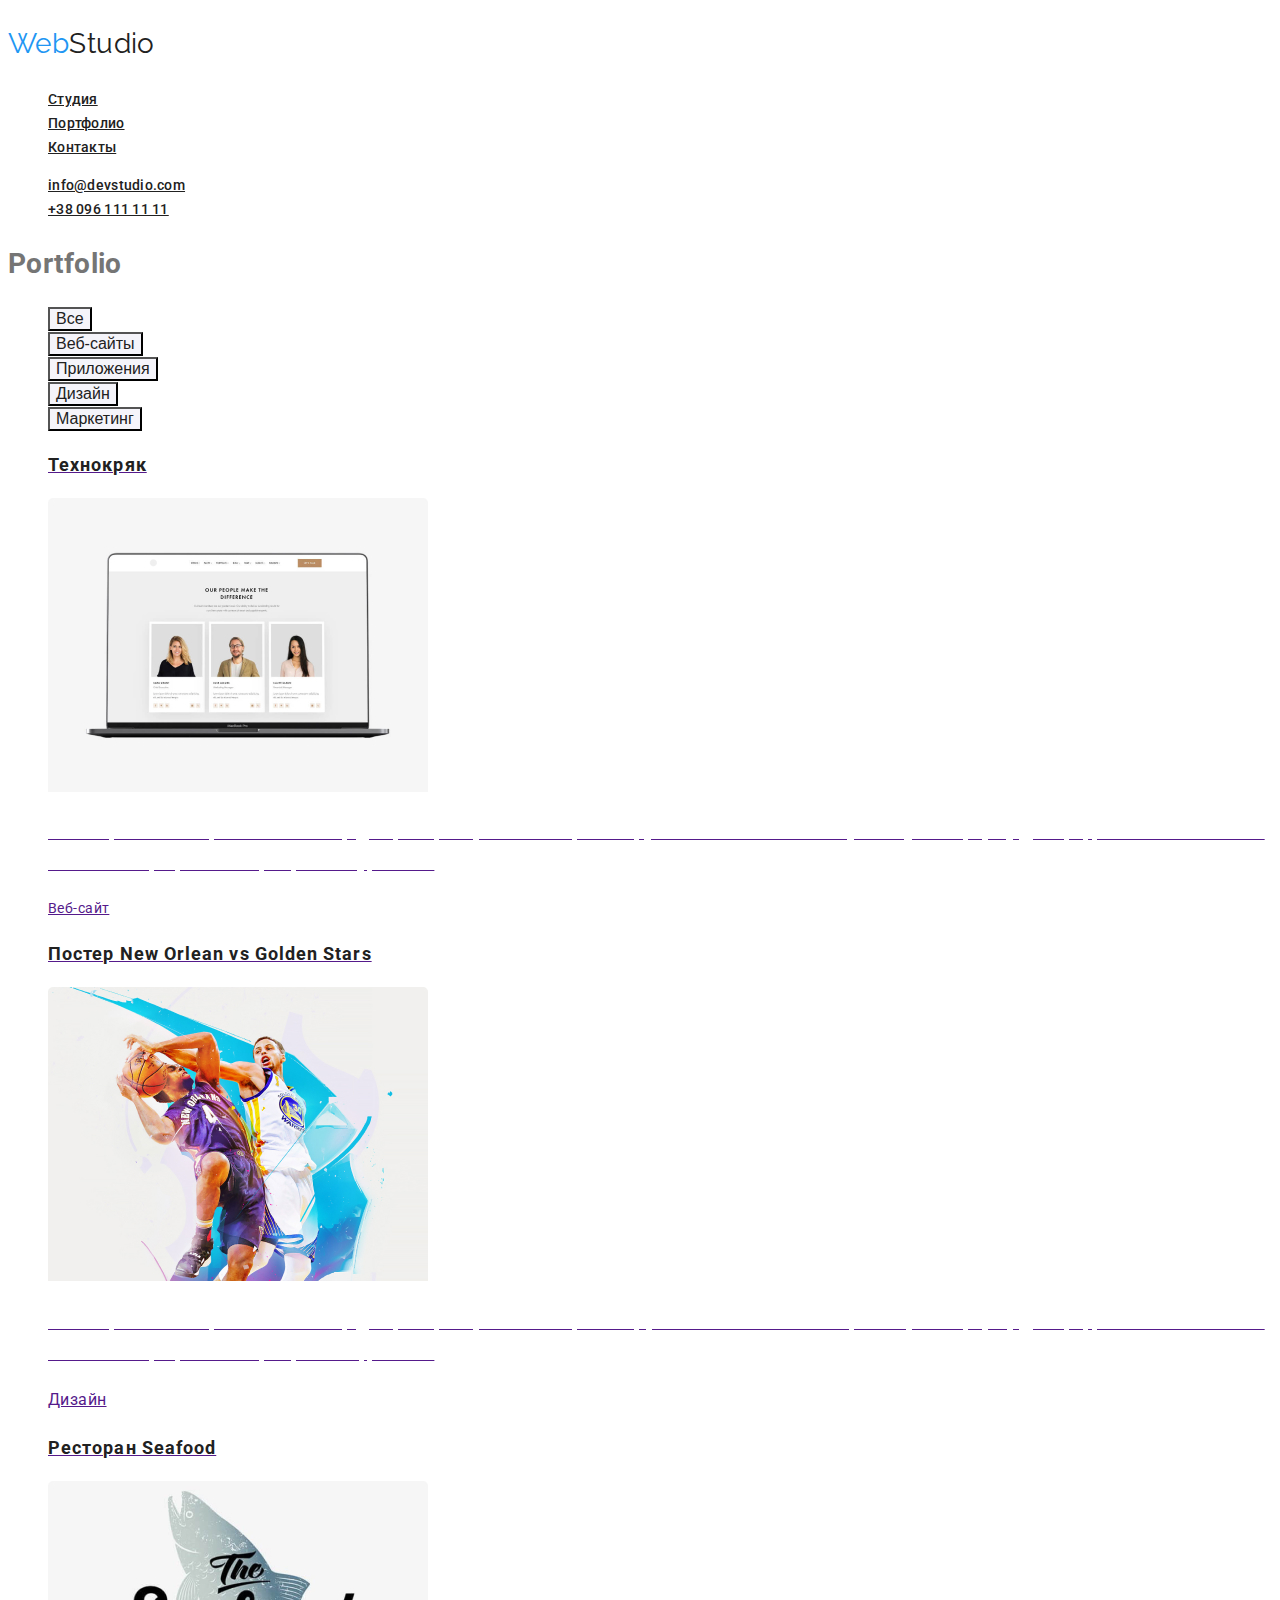
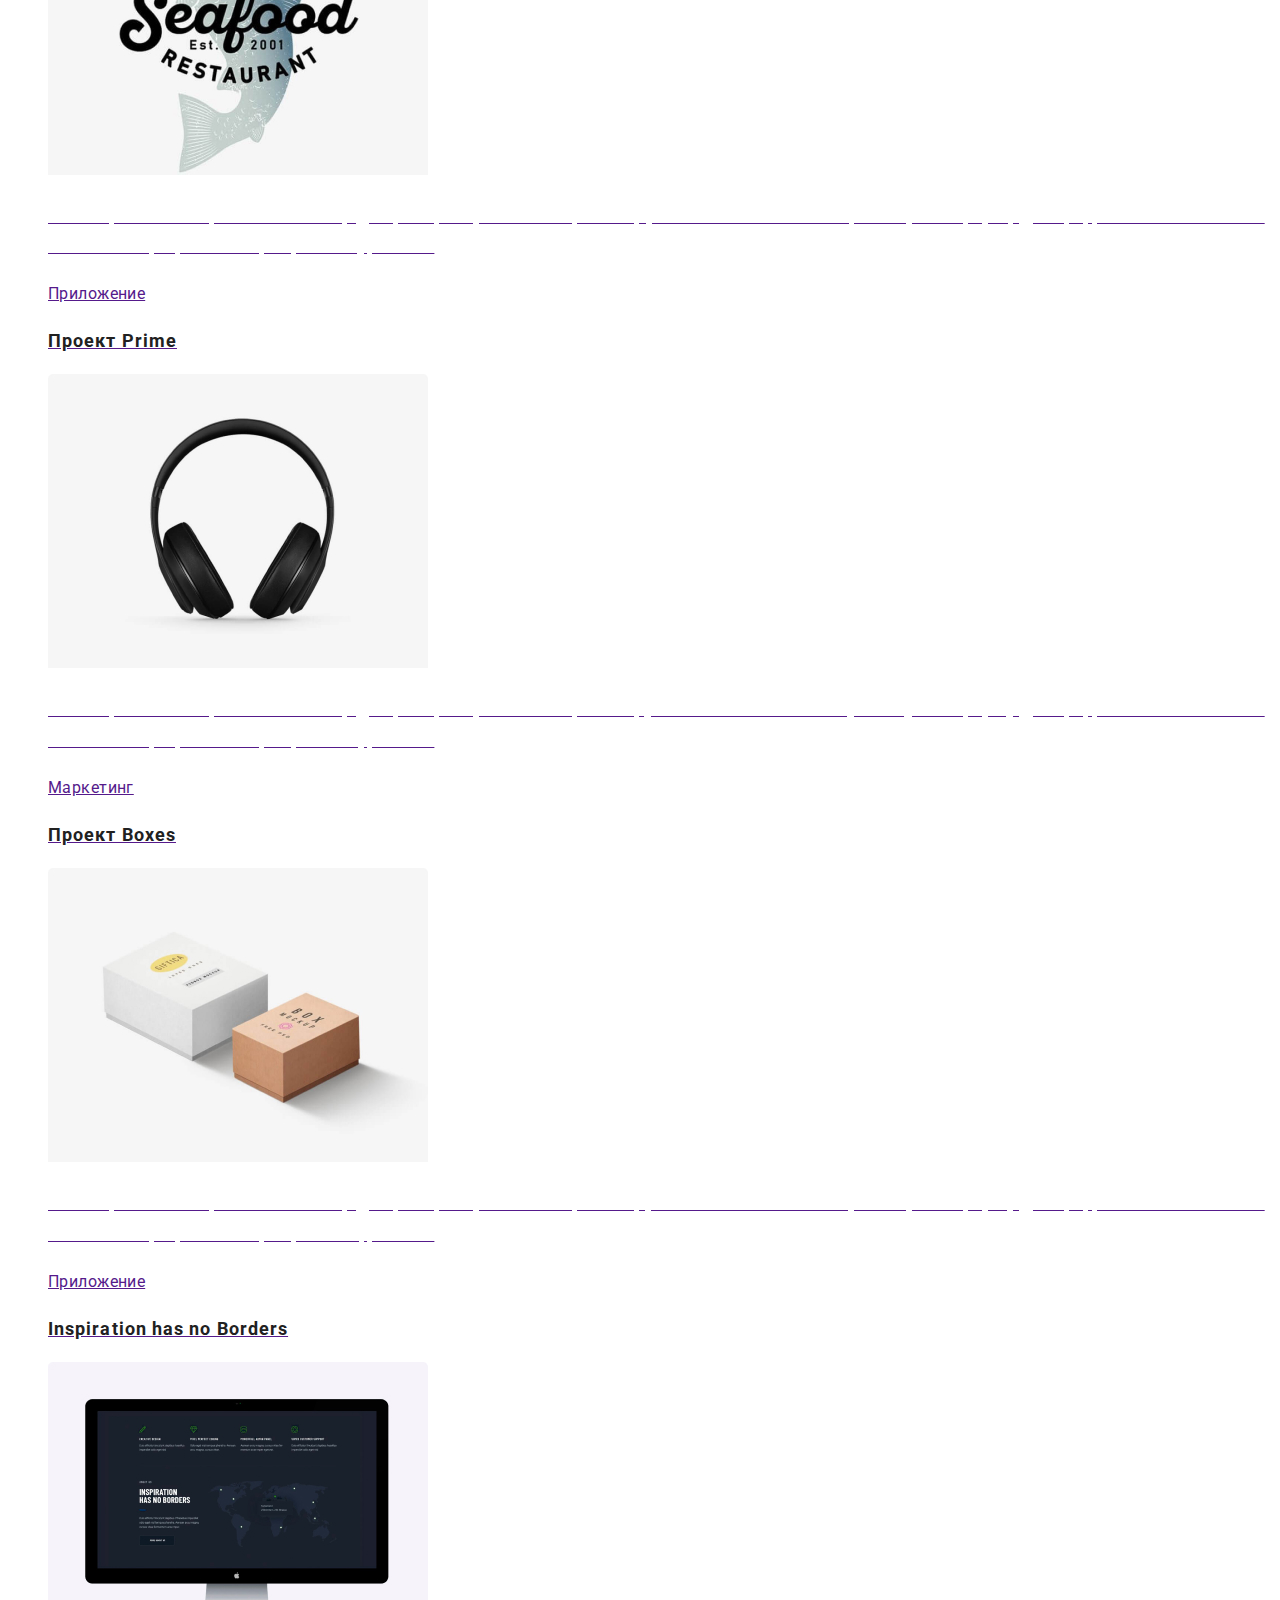
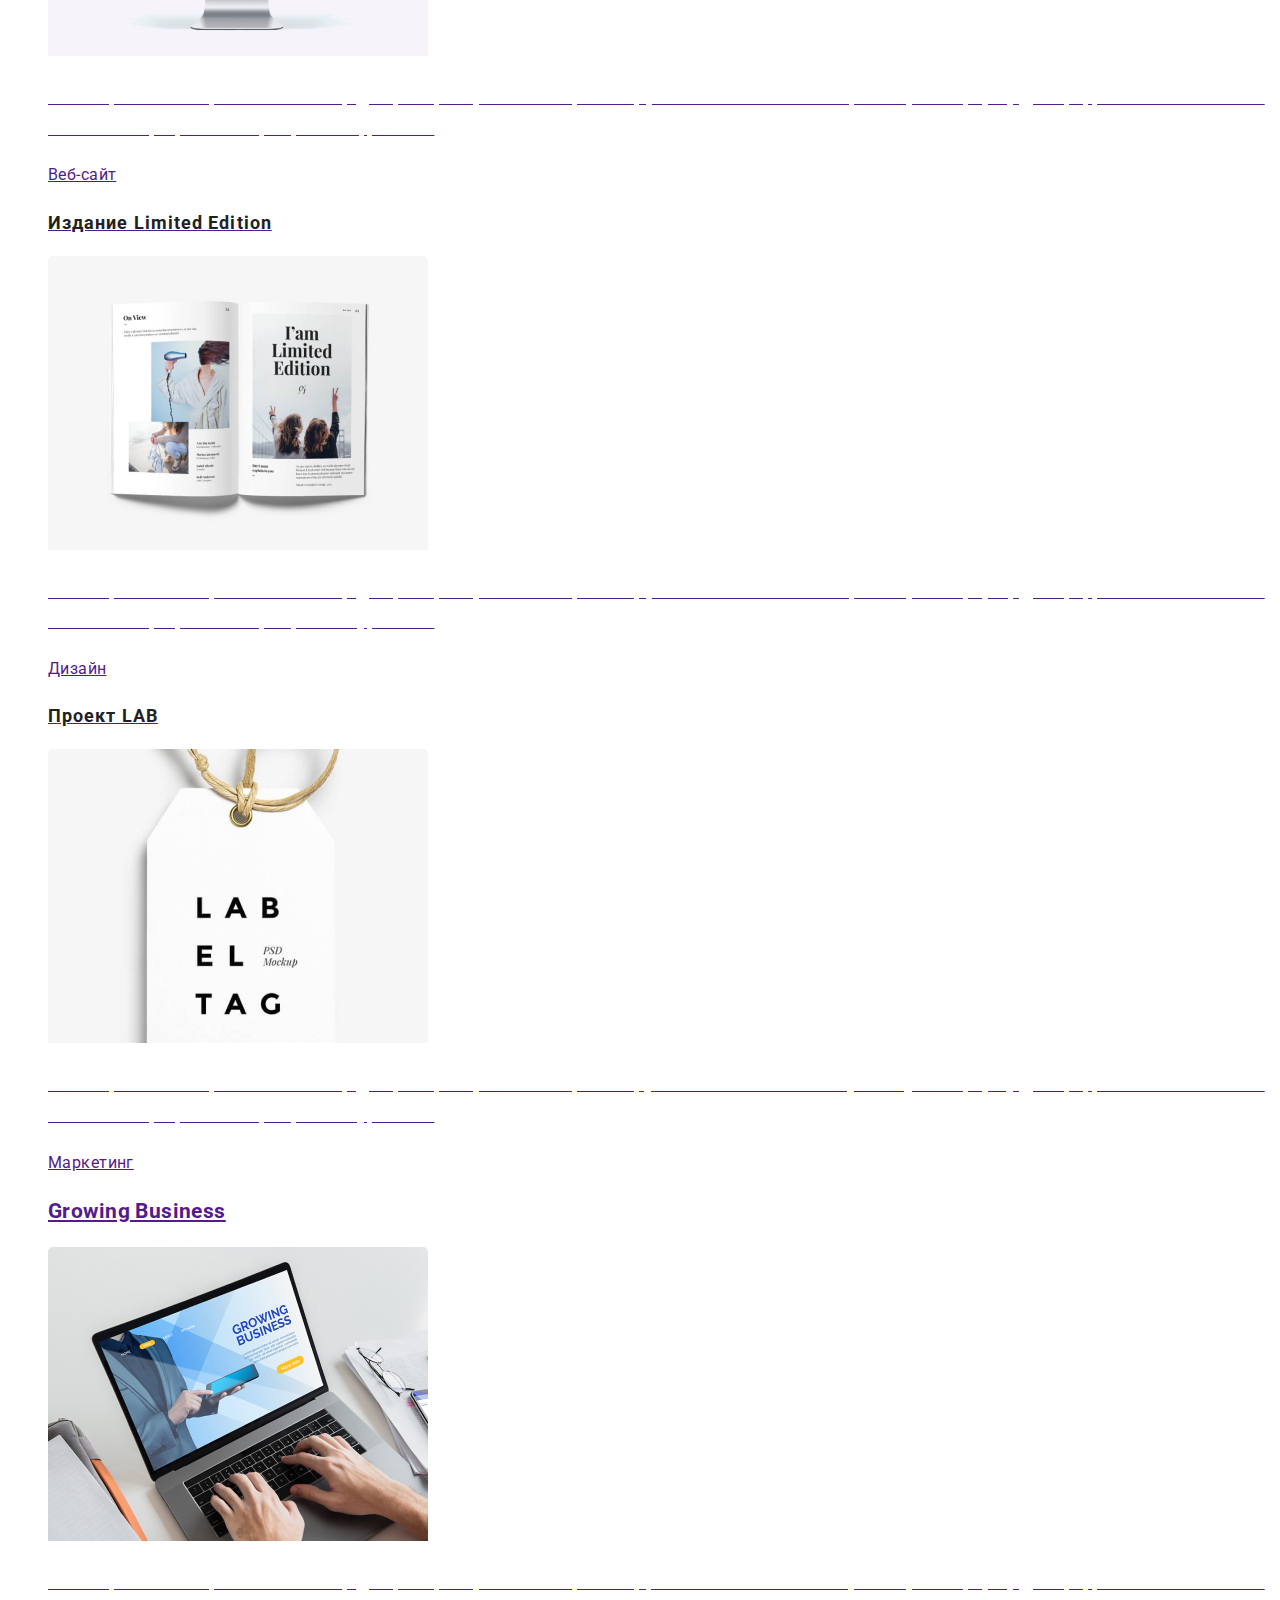
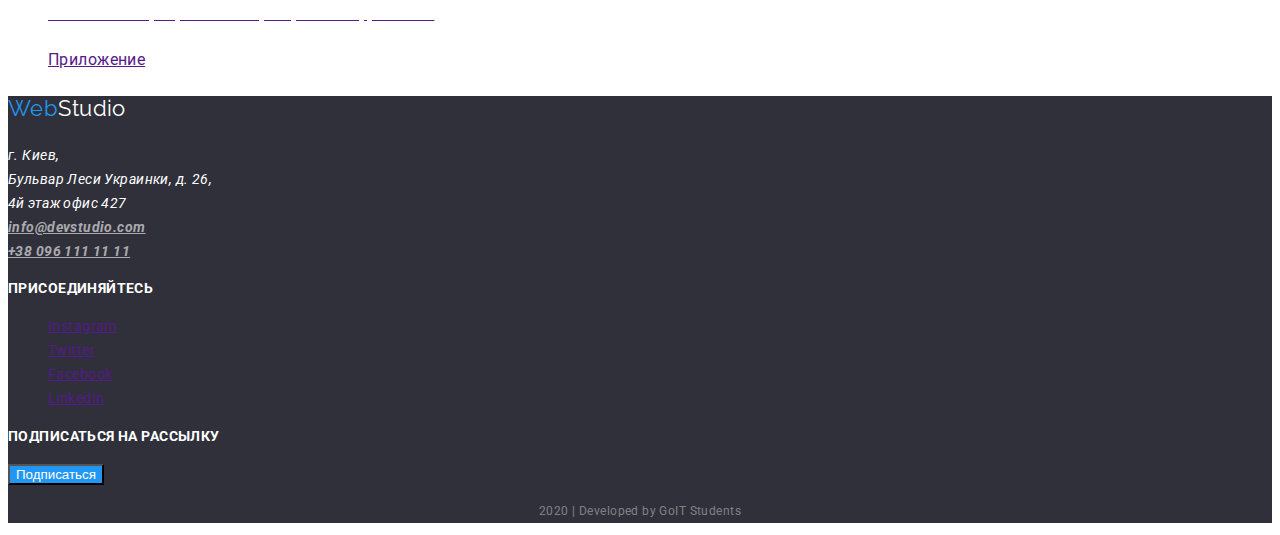
==== portfolio.html @ a76e34b0 "add initial data" ====
<!DOCTYPE html>
<html lang="ru">
<head>
    <meta charset="UTF-8">
    <meta name="viewport" content="width=device-width, initial-scale=1.0">
    <title>Web Studio</title>
    <link href="https://fonts.googleapis.com/css2?family=Raleway:wght@700&family=Roboto:wght@400;500;700;900&display=swap" rel="stylesheet">
    <link rel="stylesheet" href="./css/styles.css">
</head>
<body>
    <!-- Head of page -->
    <header>
        <nav>
      <a href="./index.html" class="logo">
        <p>
           <span class="blue">Web</span>Studio
        </p>
    </a>

    <ul class="main-nav list">
        <li><a href="./index.html" class="link">Студия</a></li>
        <li><a href="./portfolio.html" class="link">Портфолио</a></li>
        <li><a href="" class="link">Контакты</a></li>
    </ul>
    <ul class="contact-nav list">
        <li><a href="mailto:info@devstudio.com" class="link">info@devstudio.com</a></li>
        <li><a href="tel:+380961111111" class="link">+38 096 111 11 11</a></li>  
    </ul>
 
    </nav>
    </header>
    <main>
      <!-- Portfolio -->
      <h1>Portfolio</h1>
      <ul class="list">
        <li><button type="button" class="button-secondary">Все</button></li>
        <li><button type="button" class="button-secondary">Веб-сайты</button></li>
        <li><button type="button" class="button-secondary">Приложения</button></li>
        <li><button type="button" class="button-secondary">Дизайн</button></li>
        <li><button type="button" class="button-secondary">Маркетинг</button></li>
      </ul>
      <section>
        <ul class="list">
          <li>
            <a href="">
              <h2 class="list-title">Технокряк</h2>
              <img src="./images/portf1.jpg" alt="фото">
              <p class="background-text">Технокряк это современная площадка распространения коронавируса. Компании используют эту платформу для цифрового шпионажа и атак на защищённые сервера конкурентов.</p>
              <p>Веб-сайт</p> 
            </a>
          </li>
          <li>
            <a href="">
              <h2 class="list-title">Постер New Orlean vs Golden Stars</h2>
              <img src="./images/portf2.jpg" alt="фото">
              <p class="background-text">Технокряк это современная площадка распространения коронавируса. Компании используют эту платформу для цифрового шпионажа и атак на защищённые сервера конкурентов.</p>
              <p class="sub">Дизайн</p> 
            </a>
          </li>
          <li>
            <a href="">
              <h2 class="list-title">Ресторан Seafood</h2>
              <img src="./images/portf3.jpg" alt="фото">
              <p class="background-text">Технокряк это современная площадка распространения коронавируса. Компании используют эту платформу для цифрового шпионажа и атак на защищённые сервера конкурентов.</p>
              <p class="sub">Приложение</p> 
            </a>
          </li>
          <li>
            <a href="">
              <h2 class="list-title">Проект Prime</h2>
              <img src="./images/portf4.jpg" alt="фото">
              <p class="background-text">Технокряк это современная площадка распространения коронавируса. Компании используют эту платформу для цифрового шпионажа и атак на защищённые сервера конкурентов.</p>
              <p class="sub">Маркетинг</p> 
            </a>
          </li>
          <li>
            <a href="">
              <h2 class="list-title">Проект Boxes</h2>
              <img src="./images/portf5.jpg" alt="фото">
              <p class="background-text">Технокряк это современная площадка распространения коронавируса. Компании используют эту платформу для цифрового шпионажа и атак на защищённые сервера конкурентов.</p>
              <p class="sub">Приложение</p> 
            </a>
          </li>
          <li>
            <a href="">
              <h2 class="list-title">Inspiration has no Borders</h2>
              <img src="./images/portf6.jpg" alt="фото">
              <p class="background-text">Технокряк это современная площадка распространения коронавируса. Компании используют эту платформу для цифрового шпионажа и атак на защищённые сервера конкурентов.</p>
              <p class="sub">Веб-сайт</p> 
            </a>
          </li>
          <li>
            <a href="">
              <h2 class="list-title">Издание Limited Edition</h2>
              <img src="./images/portf7.jpg" alt="фото">
              <p class="background-text">Технокряк это современная площадка распространения коронавируса. Компании используют эту платформу для цифрового шпионажа и атак на защищённые сервера конкурентов.</p>
              <p class="sub">Дизайн</p> 
            </a>
          </li>
          <li>
            <a href="">
              <h2 class="list-title">Проект LAB</h2>
              <img src="./images/portf8.jpg" alt="фото">
              <p class="background-text">Технокряк это современная площадка распространения коронавируса. Компании используют эту платформу для цифрового шпионажа и атак на защищённые сервера конкурентов.</p>
              <p class="sub">Маркетинг</p> 
            </a>
          </li>
          <li>
            <a href="">
              <h2>Growing Business</h2>
              <img src="./images/portf9.jpg" alt="фото">
              <p class="background-text">Технокряк это современная площадка распространения коронавируса. Компании используют эту платформу для цифрового шпионажа и атак на защищённые сервера конкурентов.</p>
              <p class="sub">Приложение</p> 
            </a>
          </li>
        </ul>
      </section>
    </main>
    <!-- Footer -->
    <footer class="page-footer">
      <a href="/index.html" class="logo-footer">
          <p class="logo-text">
             <span class="blue">Web</span>Studio
          </p>
      </a>
      <address class="adress">
          г. Киев, <br/>
          Бульвар Леси Украинки, д. 26, <br/>
          4й этаж офис 427<br/>
          <a href="" class="link"> info@devstudio.com</a><br/>
          <a href="" class="link"> +38 096 111 11 11</a>           
        </address>
        <div class="social">
          <p class="label">присоединяйтесь</p>
        <ul class="list">
          <li><a href="" aria-label="Ссылка на Instagram">Instagram</a></li>
          <li><a href="" aria-label="Ссылка на Twitter">Twitter</a></li>
          <li><a href="" aria-label="Ссылка на Facebook">Facebook</a></li>
          <li><a href="" aria-label="Ссылка на LinkedIn">LinkedIn</a></li>
        </ul>
        <p class="label">подписаться на рассылку</p>
      </div>
       <button type="button" class="button">Подписаться</button>
        <p class="copyright">
          2020 | Developed by GoIT Students 
        </p>
    </footer>
    </body>
    </html>
---- css/styles.css ----
:root {
    --primary-text-color: #757575;
    --title-text-color: #212121;
    --font-text-color: #FFFFFF;  
    --button-color:  #2196F3;
    --primary-white-color: #ffffff;
    --secondary-bgr-color: #F5F4FA;
    --link-bgr-color:  rgba(47, 48, 58, 0.8);
    --footer-bgr-color: #2F303A;  
  }
  body{
    background-color: var(--primary-white-color);
    color: var(--primary-text-color);
    font-family: 'Roboto', sans-serif;
    letter-spacing: 0.03em;
    font-size: 14px;
    line-height: 1.71;
  }
  
  /* Logo */
  .logo {
    color: var(--title-text-color);
    font-family: 'Raleway', sans-serif;
    font-size: 28px;
    line-height: 1.14;
    text-decoration: none;
  }
  .blue{color: var(--button-color)};
  
  .logo:hover,
  .logo:focus {
    color: var(--button-color);
  }

  .main-nav .link{
    font-weight: 500;
    line-height: 1,14;
    letter-spacing: 0.02em;
    color: var(--title-text-color);
  }
  .contact-nav .link{
    font-weight: 500;
    line-height: 1,14;
    letter-spacing: 0.02em;
    color: var(--title-text-color);
  }
.link:hover,
.link:focus{
    color: var(--button-color)
}
.list{
    list-style: none;
    }
.list-title{
font-weight: 700;
font-size: 18px;
line-height: 2;
letter-spacing: 0.06em;
color: var(--title-text-color);
}

.background-text{
    font-weight: normal;
    font-size: 18px;
    line-height: 1,56;    
    color: var(--font-text-color);
}
.sub{
font-weight: 400;
font-size: 16px;
line-height: 1,87;
}

/* Hero */

.hero-title{
font-weight: 900;
font-size: 44px;
line-height: 1,36;
text-align: center;
letter-spacing: 0.06em;
text-transform: uppercase;

color: var(--font-text-color);
}
/* Section */

.section-title{
font-weight: 700;
font-size: 36px;
text-align: center;
color: var(--title-text-color);
}

/* Features */

.features .title {
font-weight: 700;
line-height: 1,14;
letter-spacing: 0.03em;
text-transform: uppercase;
color: var(--title-text-color);
}

/* Work list */
.work a{
color: var(--font-text-color);
font-weight: 700;
line-height: 1,14;
text-align: center;
text-transform: uppercase;
}

/* Team */

.section-team{
    background-color: var(--secondary-bgr-color);
}

.team .title{
font-weight: 500;
font-size: 16px;
line-height: 1,19;
color: var(--title-text-color)
}

.button{
color: var(--font-text-color);
background-color: var(--button-color);
}
.button:hover,
.button:focus{
    color: var(--primary-white-color);
}

.button-secondary{
font-weight: 500;
font-size: 16px;
line-height: 1,63;
text-align: center;
color: var(--title-text-color);
background-color: var(--secondary-bgr-color);
}
.button-secondary:hover,
.button-secondary:focus{
    color: var(--button-color);
}

/* Footer */
.page-footer{
    background-color: var(--footer-bgr-color);
}
.logo-footer{
    color: var(--title-text-color);
    font-family: 'Raleway', sans-serif;
    font-size: 22px;
    line-height: 1.18;
    text-decoration: none;

}
.logo-text{
    color: var(--font-text-color);
}

.copyright{
background-color: var(--footer-bgr-color);    
font-weight: 400;
font-size: 12px;
line-height: 2;
text-align: center;
color: rgba(255, 255, 255, 0.4);
}

.social > .label {
font-weight: 700;
line-height: 1,14;
text-transform: uppercase;
color: var(--font-text-color);
}

.adress{
font-weight: 400;
color: var(--font-text-color);
}
.adress .link{
font-weight: 700;
color: rgba(255, 255, 255, 0.6);
}
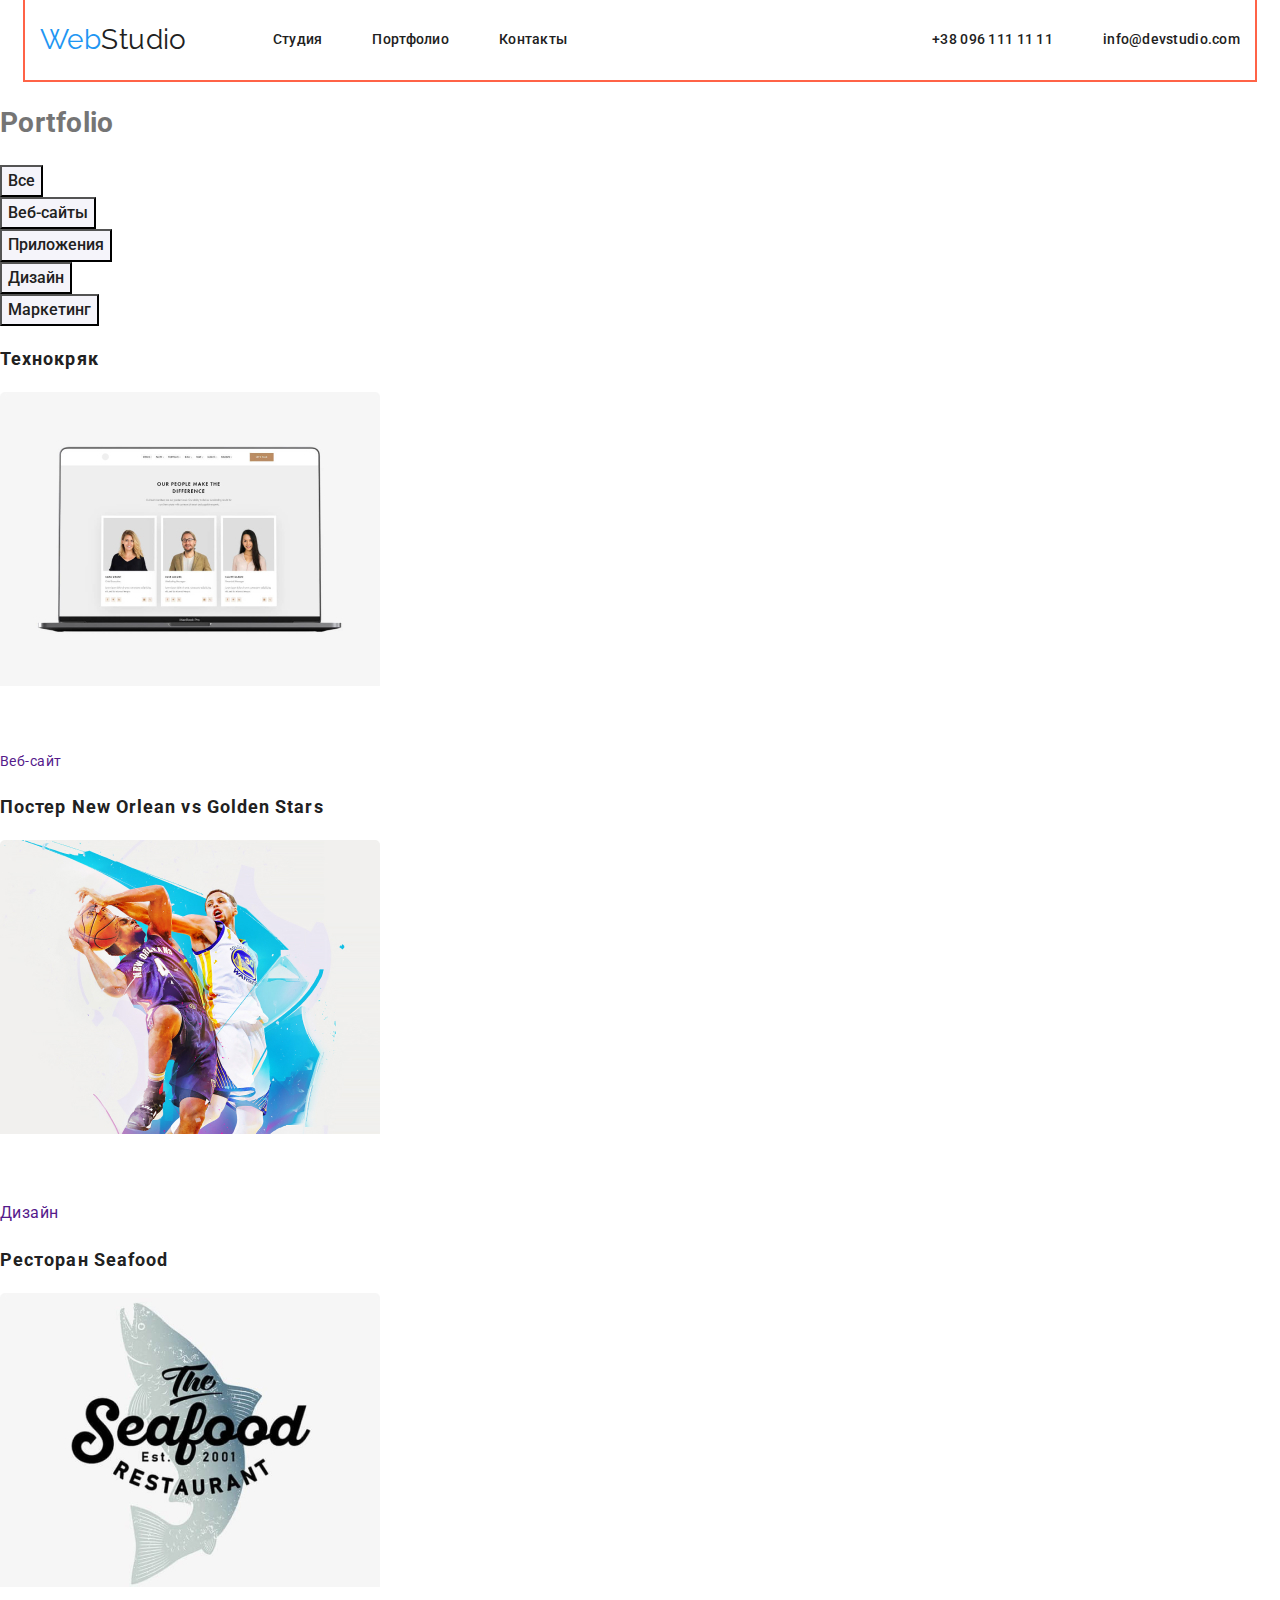
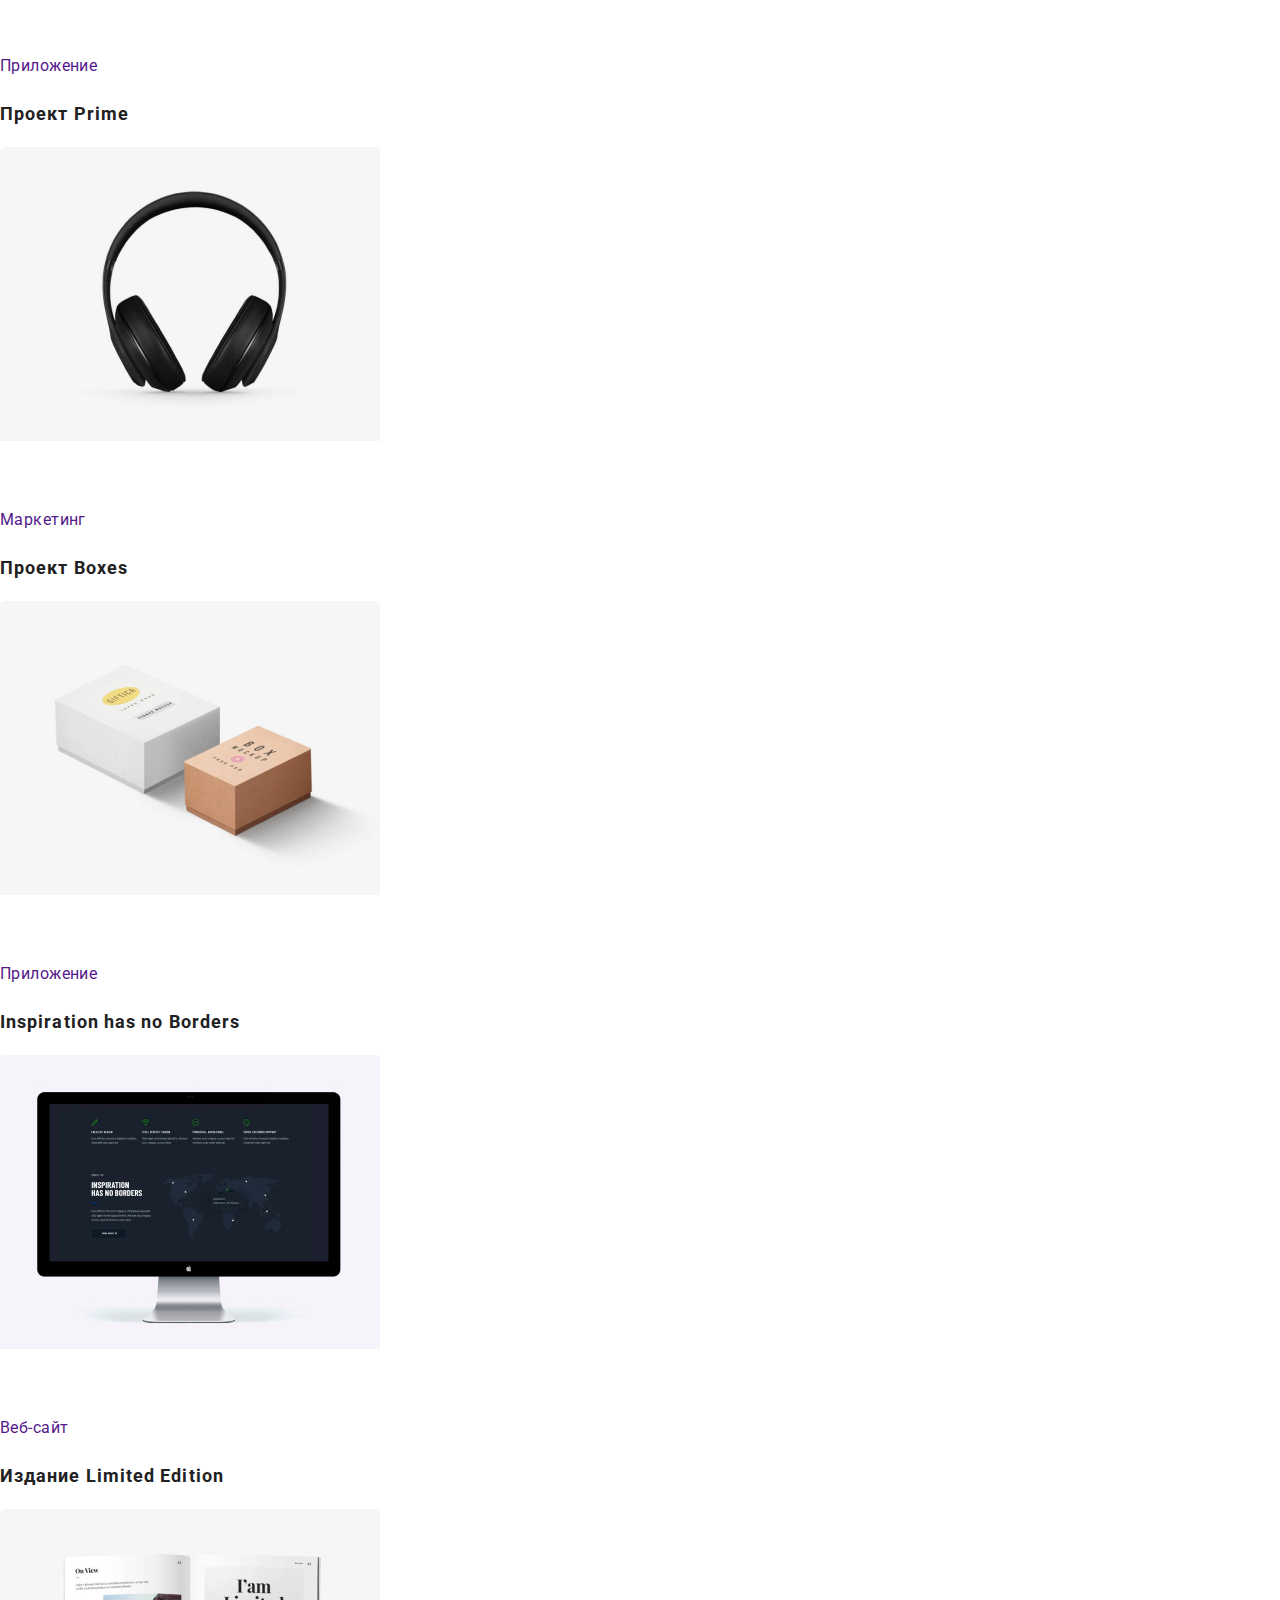
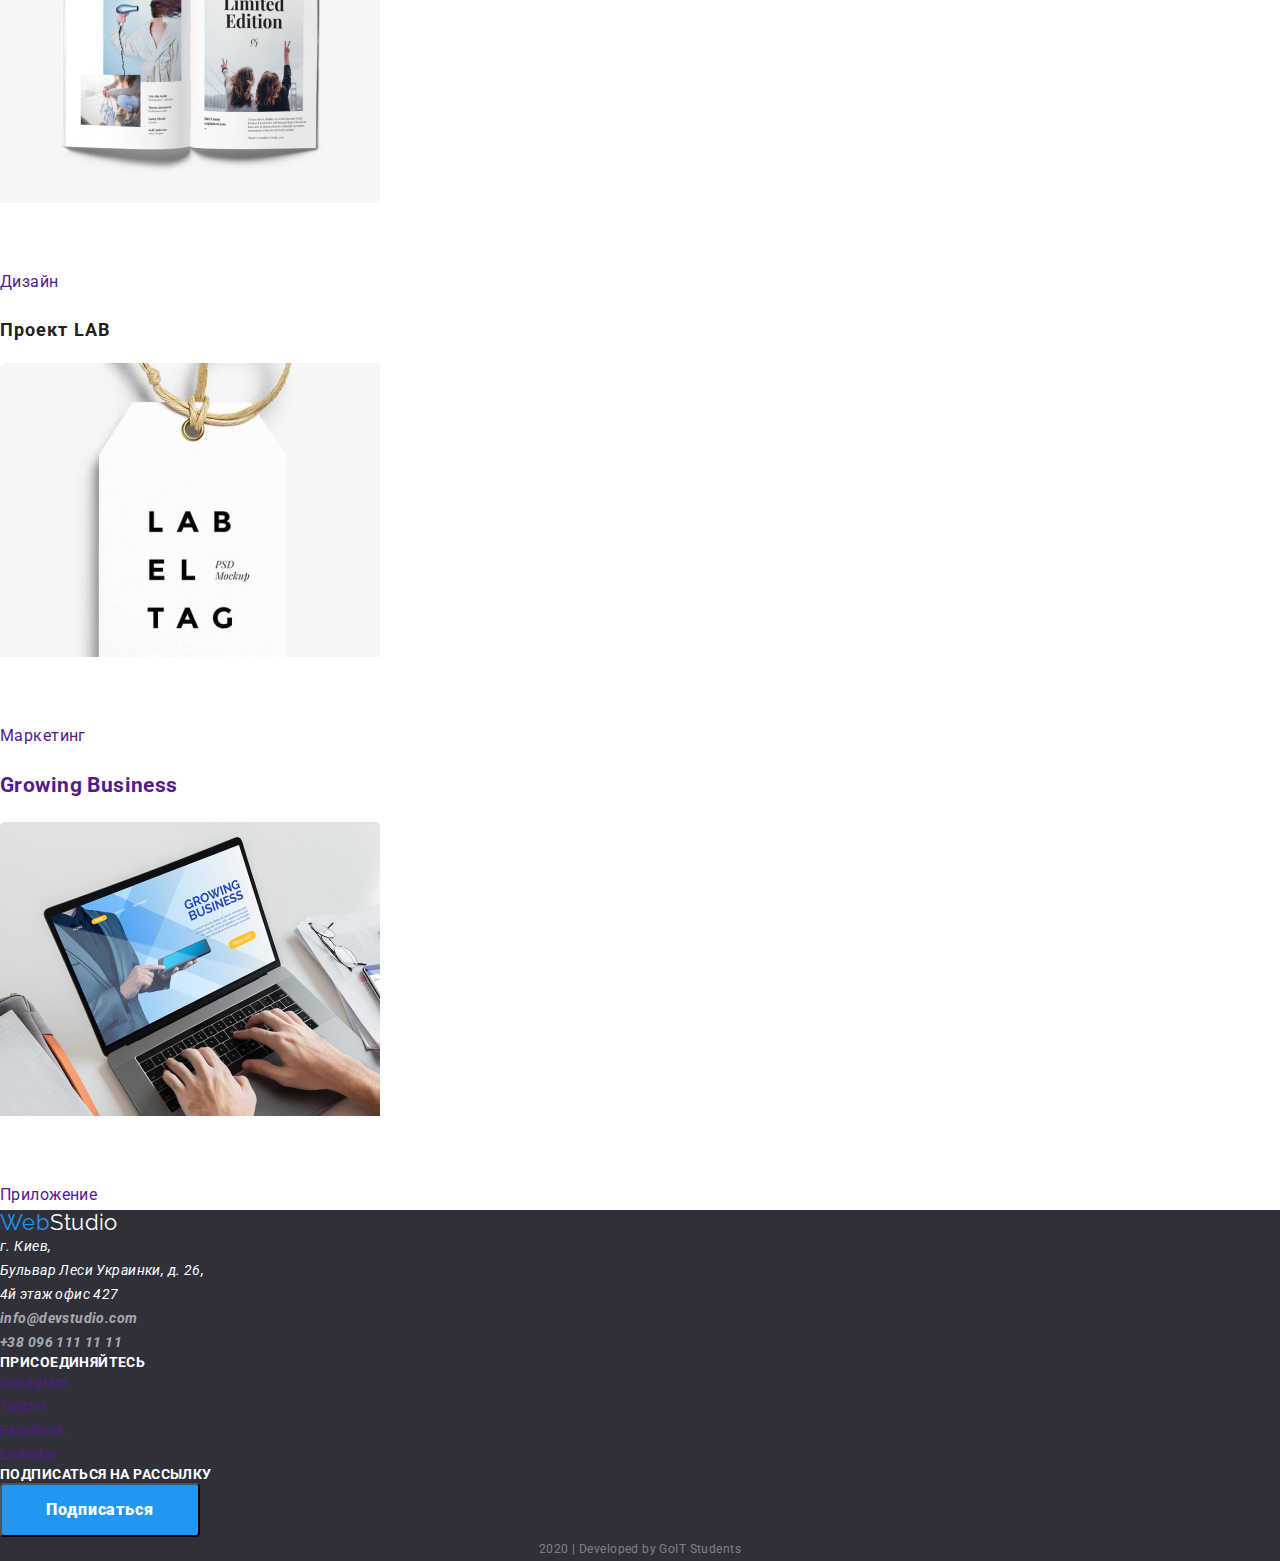
==== commit 2a89cec5: "add flex options" ====
--- a/portfolio.html
+++ b/portfolio.html
@@ -5,28 +5,27 @@
     <meta name="viewport" content="width=device-width, initial-scale=1.0">
     <title>Web Studio</title>
     <link href="https://fonts.googleapis.com/css2?family=Raleway:wght@700&family=Roboto:wght@400;500;700;900&display=swap" rel="stylesheet">
+    <link rel="stylesheet" href="https://cdnjs.cloudflare.com/ajax/libs/modern-normalize/0.6.0/modern-normalize.min.css"/>
     <link rel="stylesheet" href="./css/styles.css">
 </head>
 <body>
     <!-- Head of page -->
     <header>
-        <nav>
-      <a href="./index.html" class="logo">
-        <p>
-           <span class="blue">Web</span>Studio
+        <nav class="container site-nav">
+      <a href="./index.html" class="logo list">
+        <p class="list"> 
+           <span class="blue list">Web</span>Studio
         </p>
     </a>
-
     <ul class="main-nav list">
-        <li><a href="./index.html" class="link">Студия</a></li>
-        <li><a href="./portfolio.html" class="link">Портфолио</a></li>
-        <li><a href="" class="link">Контакты</a></li>
+        <li class="item"><a href="./index.html" class="link">Студия</a></li>
+        <li class="item"><a href="./portfolio.html" class="link">Портфолио</a></li>
+        <li class="item"><a href="" class="link">Контакты</a></li>
     </ul>
     <ul class="contact-nav list">
-        <li><a href="mailto:info@devstudio.com" class="link">info@devstudio.com</a></li>
-        <li><a href="tel:+380961111111" class="link">+38 096 111 11 11</a></li>  
+        <li class="item"><a href="tel:+380961111111" class="link">+38 096 111 11 11</a></li>  
+        <li class="item"><a href="mailto:info@devstudio.com" class="link">info@devstudio.com</a></li>
     </ul>
- 
     </nav>
     </header>
     <main>
--- a/css/styles.css
+++ b/css/styles.css
@@ -17,7 +17,33 @@
     font-size: 14px;
     line-height: 1.71;
   }
-  
+
+  /* Utilities */
+
+  .container{
+    width: 1230px;
+    padding-left: 15px;
+    padding-right: 15px;
+    margin-left: auto;
+    margin-right: auto;
+   outline: 2px solid tomato;
+
+  }
+
+  .list{
+    list-style: none;
+    margin:0;
+    padding: 0;
+    text-decoration: none;
+    }
+
+  /* Site nav */
+
+  .site-nav{
+    display: flex;
+    align-items: center;
+  }
+
   /* Logo */
   .logo {
     color: var(--title-text-color);
@@ -34,14 +60,37 @@
   }
 
   .main-nav .link{
+    display: block;
+    padding-top: 32px;
+    padding-bottom: 32px;
+
     font-weight: 500;
-    line-height: 1,14;
+    line-height: 1.14;
     letter-spacing: 0.02em;
     color: var(--title-text-color);
   }
+
+  .main-nav{
+    display: flex;
+    margin-left: 86px;
+  }
+
+  .main-nav .item+.item{
+    margin-left: 50px;
+  }
+
+  .contact-nav{
+    display: flex;
+    margin-left: auto;
+  }
+
+  .contact-nav .item+.item{
+    margin-left: 50px;
+  }
+
   .contact-nav .link{
     font-weight: 500;
-    line-height: 1,14;
+    line-height: 1.14;
     letter-spacing: 0.02em;
     color: var(--title-text-color);
   }
@@ -49,9 +98,7 @@
 .link:focus{
     color: var(--button-color)
 }
-.list{
-    list-style: none;
-    }
+
 .list-title{
 font-weight: 700;
 font-size: 18px;
@@ -63,22 +110,36 @@
 .background-text{
     font-weight: normal;
     font-size: 18px;
-    line-height: 1,56;    
+    line-height: 1.56;    
     color: var(--font-text-color);
 }
 .sub{
 font-weight: 400;
 font-size: 16px;
-line-height: 1,87;
+line-height: 1.87;
+}
+
+p{
+  margin: 0;
+  padding:0;
+}
+
+a{
+  text-decoration: none;
 }
 
 /* Hero */
 
+.hero{
+  text-align: center;
+}
+
 .hero-title{
+margin-top: 0;
+margin-bottom: 46px;
 font-weight: 900;
 font-size: 44px;
-line-height: 1,36;
-text-align: center;
+line-height: 1.36;
 letter-spacing: 0.06em;
 text-transform: uppercase;
 
@@ -86,7 +147,13 @@
 }
 /* Section */
 
+.section{
+  padding-bottom: 94px;
+}
+
 .section-title{
+margin-top: 0;
+margin-bottom: 50px;  
 font-weight: 700;
 font-size: 36px;
 text-align: center;
@@ -96,8 +163,10 @@
 /* Features */
 
 .features .title {
-font-weight: 700;
-line-height: 1,14;
+margin-top: 30px;
+margin-bottom: 10px;  
+font-weight: 700;
+line-height: 1.14;
 letter-spacing: 0.03em;
 text-transform: uppercase;
 color: var(--title-text-color);
@@ -107,7 +176,7 @@
 .work a{
 color: var(--font-text-color);
 font-weight: 700;
-line-height: 1,14;
+line-height: 1.14;
 text-align: center;
 text-transform: uppercase;
 }
@@ -115,17 +184,30 @@
 /* Team */
 
 .section-team{
-    background-color: var(--secondary-bgr-color);
+  padding-bottom: 94px;
+  background-color: var(--secondary-bgr-color);
 }
 
 .team .title{
+margin-top: 30px;
+margin-bottom: 10px;  
 font-weight: 500;
 font-size: 16px;
-line-height: 1,19;
+line-height: 1.19;
 color: var(--title-text-color)
 }
 
 .button{
+  display: inline-block;
+  min-width: 200px;
+  border-radius: 4px;
+  padding: 10px 32px;
+  text-align: center;
+  font-weight: 900;
+  font-size: 16px;
+  line-height: 1.87;
+  letter-spacing: 0.06em;
+
 color: var(--font-text-color);
 background-color: var(--button-color);
 }
@@ -137,7 +219,7 @@
 .button-secondary{
 font-weight: 500;
 font-size: 16px;
-line-height: 1,63;
+line-height: 1.63;
 text-align: center;
 color: var(--title-text-color);
 background-color: var(--secondary-bgr-color);
@@ -145,6 +227,11 @@
 .button-secondary:hover,
 .button-secondary:focus{
     color: var(--button-color);
+}
+
+.clients:hover;,
+.clients:focus;{
+  color: var(--button-color)
 }
 
 /* Footer */
@@ -174,7 +261,7 @@
 
 .social > .label {
 font-weight: 700;
-line-height: 1,14;
+line-height: 1.14;
 text-transform: uppercase;
 color: var(--font-text-color);
 }
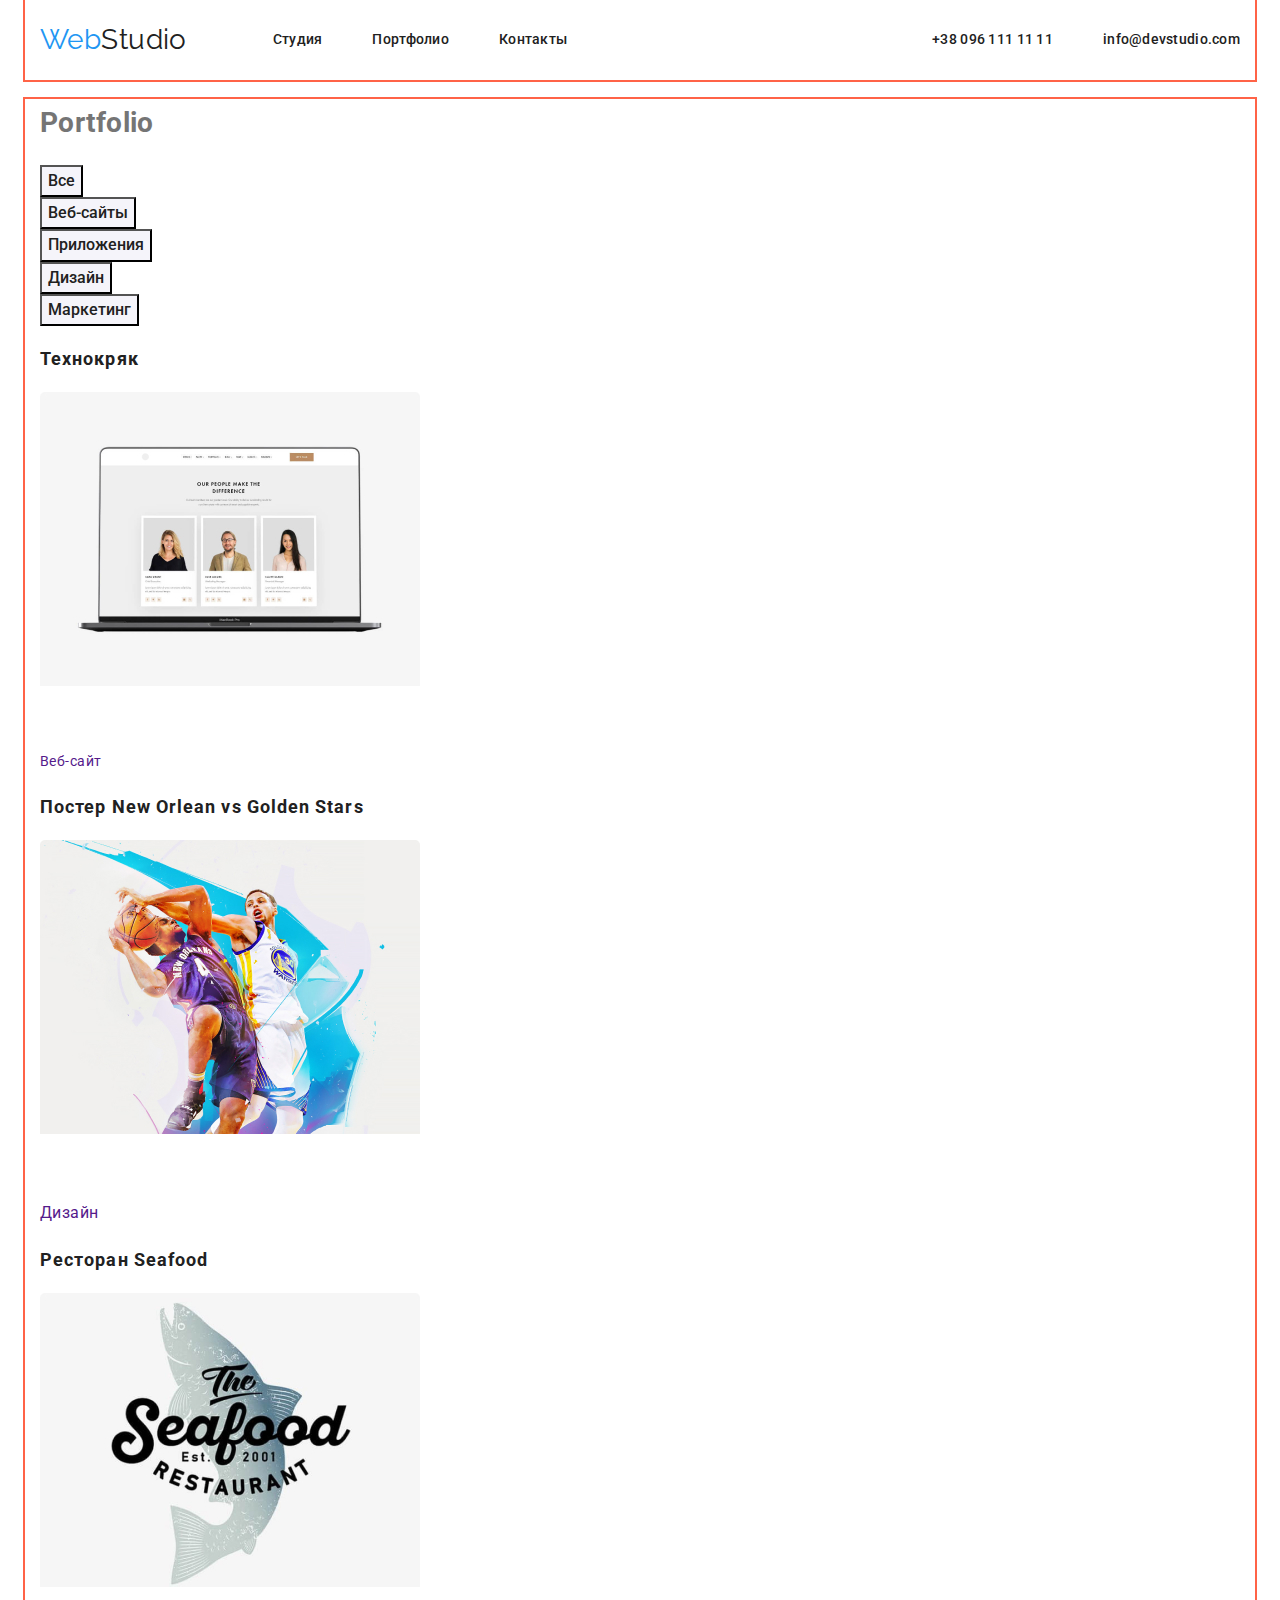
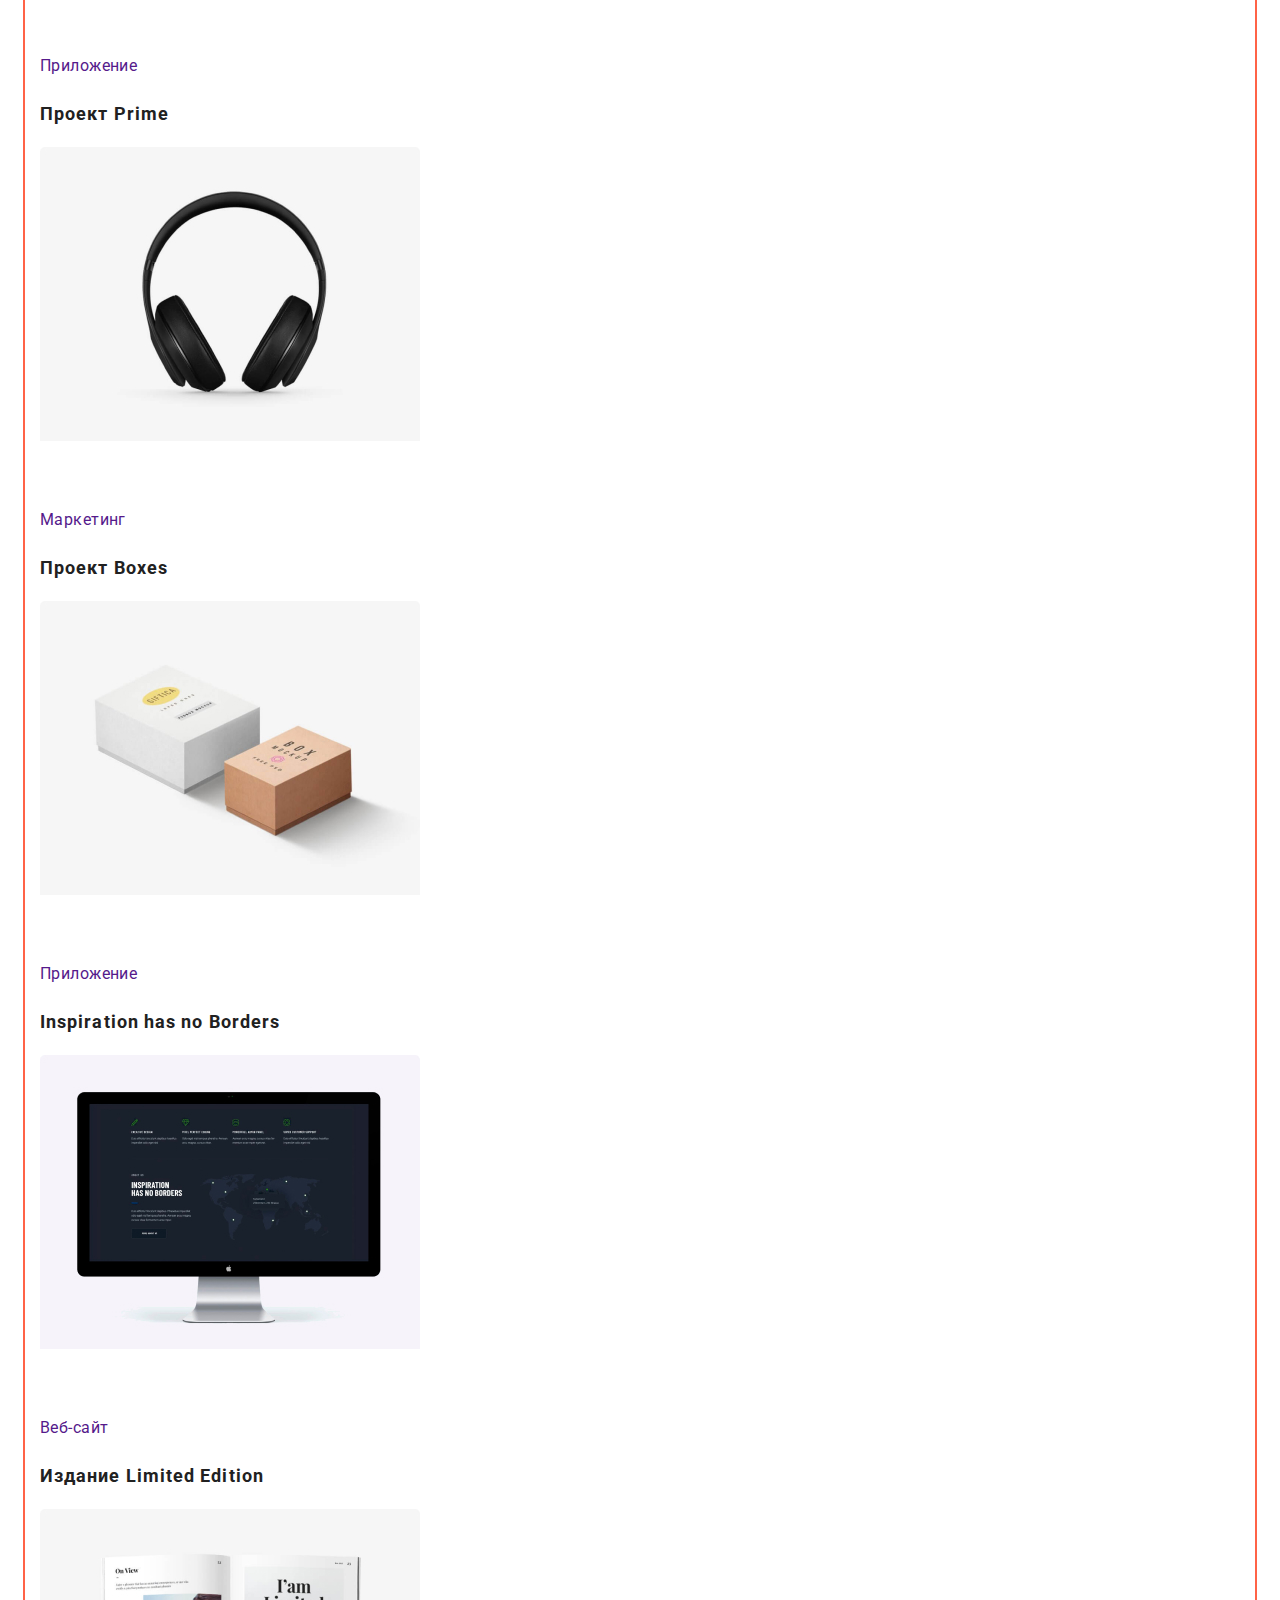
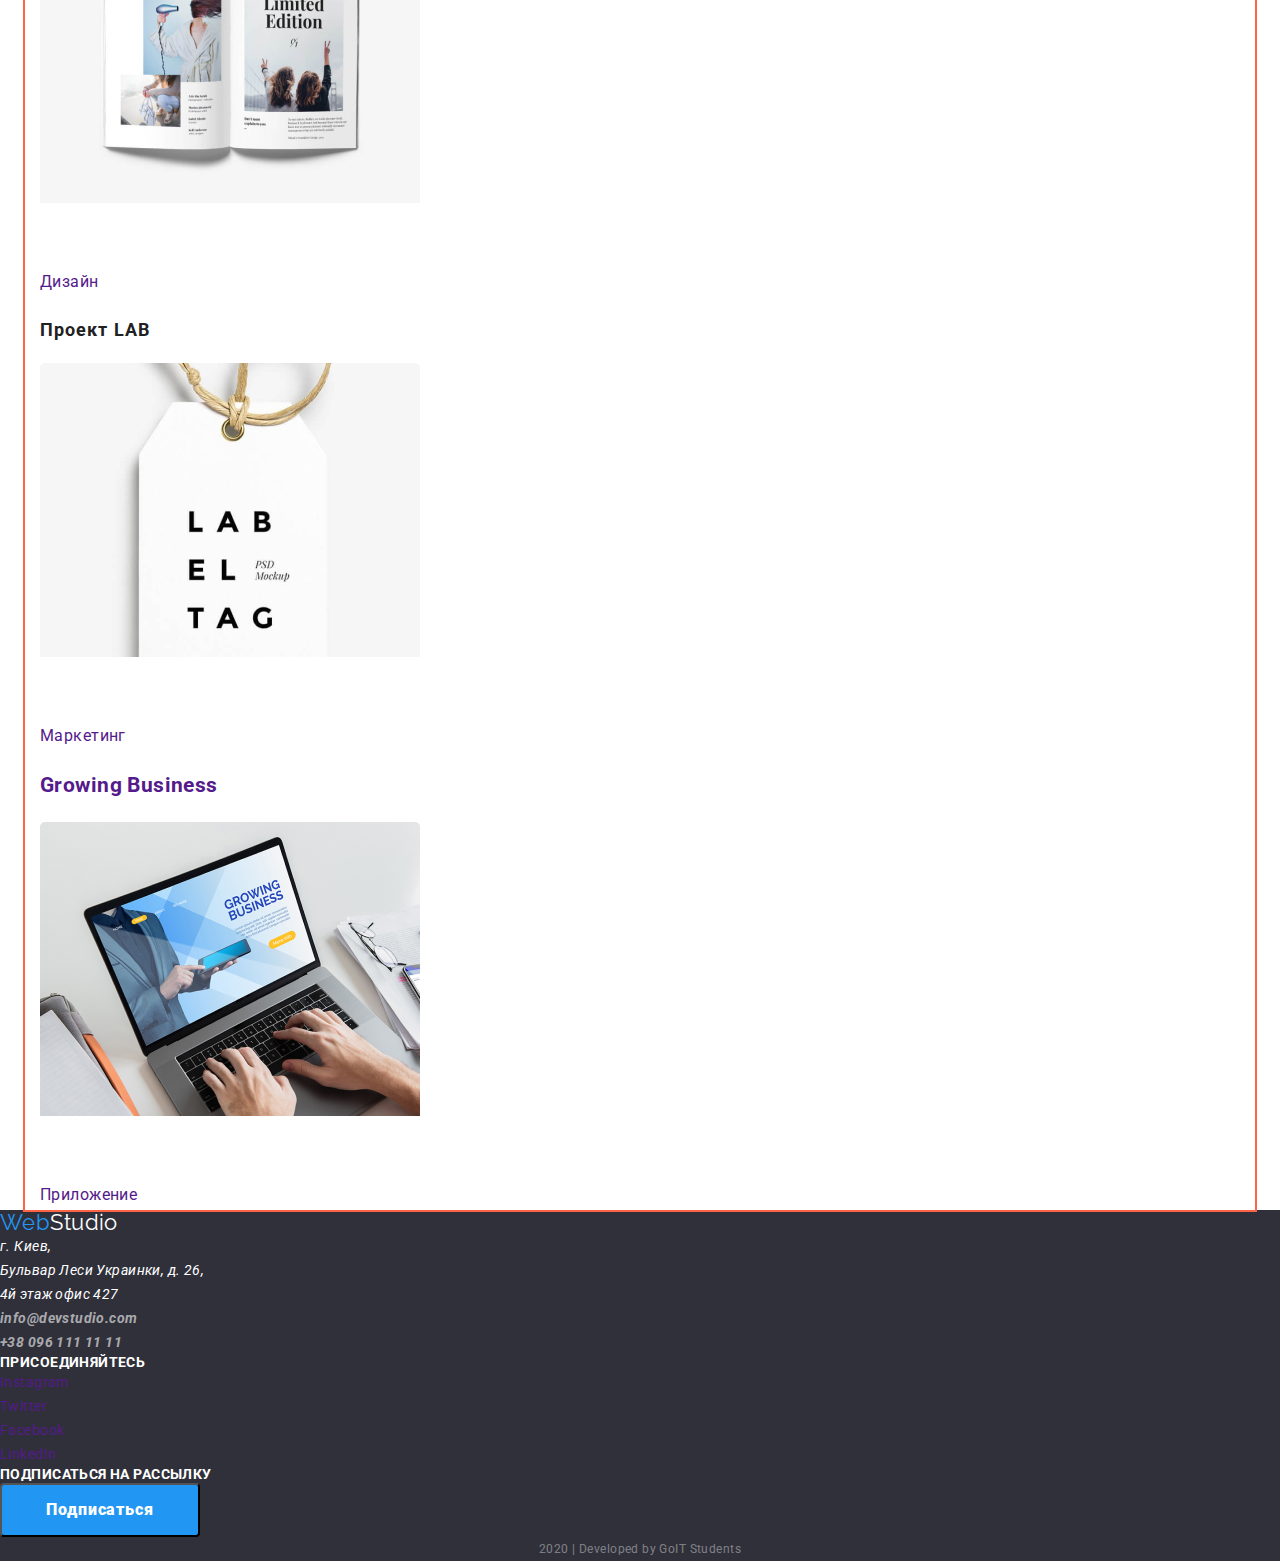
==== commit 308a179a: "add flex properties" ====
--- a/portfolio.html
+++ b/portfolio.html
@@ -28,7 +28,7 @@
     </ul>
     </nav>
     </header>
-    <main>
+    <main class="container">
       <!-- Portfolio -->
       <h1>Portfolio</h1>
       <ul class="list">
@@ -38,81 +38,81 @@
         <li><button type="button" class="button-secondary">Дизайн</button></li>
         <li><button type="button" class="button-secondary">Маркетинг</button></li>
       </ul>
-      <section>
-        <ul class="list">
-          <li>
-            <a href="">
-              <h2 class="list-title">Технокряк</h2>
-              <img src="./images/portf1.jpg" alt="фото">
-              <p class="background-text">Технокряк это современная площадка распространения коронавируса. Компании используют эту платформу для цифрового шпионажа и атак на защищённые сервера конкурентов.</p>
-              <p>Веб-сайт</p> 
-            </a>
-          </li>
-          <li>
-            <a href="">
-              <h2 class="list-title">Постер New Orlean vs Golden Stars</h2>
-              <img src="./images/portf2.jpg" alt="фото">
-              <p class="background-text">Технокряк это современная площадка распространения коронавируса. Компании используют эту платформу для цифрового шпионажа и атак на защищённые сервера конкурентов.</p>
-              <p class="sub">Дизайн</p> 
-            </a>
-          </li>
-          <li>
-            <a href="">
-              <h2 class="list-title">Ресторан Seafood</h2>
-              <img src="./images/portf3.jpg" alt="фото">
-              <p class="background-text">Технокряк это современная площадка распространения коронавируса. Компании используют эту платформу для цифрового шпионажа и атак на защищённые сервера конкурентов.</p>
-              <p class="sub">Приложение</p> 
-            </a>
-          </li>
-          <li>
-            <a href="">
-              <h2 class="list-title">Проект Prime</h2>
-              <img src="./images/portf4.jpg" alt="фото">
-              <p class="background-text">Технокряк это современная площадка распространения коронавируса. Компании используют эту платформу для цифрового шпионажа и атак на защищённые сервера конкурентов.</p>
-              <p class="sub">Маркетинг</p> 
-            </a>
-          </li>
-          <li>
-            <a href="">
-              <h2 class="list-title">Проект Boxes</h2>
-              <img src="./images/portf5.jpg" alt="фото">
-              <p class="background-text">Технокряк это современная площадка распространения коронавируса. Компании используют эту платформу для цифрового шпионажа и атак на защищённые сервера конкурентов.</p>
-              <p class="sub">Приложение</p> 
-            </a>
-          </li>
-          <li>
-            <a href="">
-              <h2 class="list-title">Inspiration has no Borders</h2>
-              <img src="./images/portf6.jpg" alt="фото">
-              <p class="background-text">Технокряк это современная площадка распространения коронавируса. Компании используют эту платформу для цифрового шпионажа и атак на защищённые сервера конкурентов.</p>
-              <p class="sub">Веб-сайт</p> 
-            </a>
-          </li>
-          <li>
-            <a href="">
-              <h2 class="list-title">Издание Limited Edition</h2>
-              <img src="./images/portf7.jpg" alt="фото">
-              <p class="background-text">Технокряк это современная площадка распространения коронавируса. Компании используют эту платформу для цифрового шпионажа и атак на защищённые сервера конкурентов.</p>
-              <p class="sub">Дизайн</p> 
-            </a>
-          </li>
-          <li>
-            <a href="">
-              <h2 class="list-title">Проект LAB</h2>
-              <img src="./images/portf8.jpg" alt="фото">
-              <p class="background-text">Технокряк это современная площадка распространения коронавируса. Компании используют эту платформу для цифрового шпионажа и атак на защищённые сервера конкурентов.</p>
-              <p class="sub">Маркетинг</p> 
-            </a>
-          </li>
-          <li>
-            <a href="">
-              <h2>Growing Business</h2>
-              <img src="./images/portf9.jpg" alt="фото">
-              <p class="background-text">Технокряк это современная площадка распространения коронавируса. Компании используют эту платформу для цифрового шпионажа и атак на защищённые сервера конкурентов.</p>
-              <p class="sub">Приложение</p> 
-            </a>
-          </li>
-        </ul>
+      <section class="flex-container">
+          <ul class="list">
+            <li class="flex-element">
+              <a href="">
+                <h2 class="list-title">Технокряк</h2>
+                <img src="./images/portf1.jpg" alt="фото">
+                <p class="background-text">Технокряк это современная площадка распространения коронавируса. Компании используют эту платформу для цифрового шпионажа и атак на защищённые сервера конкурентов.</p>
+                <p>Веб-сайт</p> 
+              </a>
+            </li>
+            <li class="flex-element">
+              <a href="">
+                <h2 class="list-title">Постер New Orlean vs Golden Stars</h2>
+                <img src="./images/portf2.jpg" alt="фото">
+                <p class="background-text">Технокряк это современная площадка распространения коронавируса. Компании используют эту платформу для цифрового шпионажа и атак на защищённые сервера конкурентов.</p>
+                <p class="sub">Дизайн</p> 
+              </a>
+            </li>
+            <li class="flex-element">
+              <a href="">
+                <h2 class="list-title">Ресторан Seafood</h2>
+                <img src="./images/portf3.jpg" alt="фото">
+                <p class="background-text">Технокряк это современная площадка распространения коронавируса. Компании используют эту платформу для цифрового шпионажа и атак на защищённые сервера конкурентов.</p>
+                <p class="sub">Приложение</p> 
+              </a>
+            </li>
+            <li class="flex-element">
+              <a href="">
+                <h2 class="list-title">Проект Prime</h2>
+                <img src="./images/portf4.jpg" alt="фото">
+                <p class="background-text">Технокряк это современная площадка распространения коронавируса. Компании используют эту платформу для цифрового шпионажа и атак на защищённые сервера конкурентов.</p>
+                <p class="sub">Маркетинг</p> 
+              </a>
+            </li>
+            <li class="flex-element">
+              <a href="">
+                <h2 class="list-title">Проект Boxes</h2>
+                <img src="./images/portf5.jpg" alt="фото">
+                <p class="background-text">Технокряк это современная площадка распространения коронавируса. Компании используют эту платформу для цифрового шпионажа и атак на защищённые сервера конкурентов.</p>
+                <p class="sub">Приложение</p> 
+              </a>
+            </li>
+            <li class="flex-element">
+              <a href="">
+                <h2 class="list-title">Inspiration has no Borders</h2>
+                <img src="./images/portf6.jpg" alt="фото">
+                <p class="background-text">Технокряк это современная площадка распространения коронавируса. Компании используют эту платформу для цифрового шпионажа и атак на защищённые сервера конкурентов.</p>
+                <p class="sub">Веб-сайт</p> 
+              </a>
+            </li>
+            <li class="flex-element">
+              <a href="">
+                <h2 class="list-title">Издание Limited Edition</h2>
+                <img src="./images/portf7.jpg" alt="фото">
+                <p class="background-text">Технокряк это современная площадка распространения коронавируса. Компании используют эту платформу для цифрового шпионажа и атак на защищённые сервера конкурентов.</p>
+                <p class="sub">Дизайн</p> 
+              </a>
+            </li>
+            <li class="flex-element">
+              <a href="">
+                <h2 class="list-title">Проект LAB</h2>
+                <img src="./images/portf8.jpg" alt="фото">
+                <p class="background-text">Технокряк это современная площадка распространения коронавируса. Компании используют эту платформу для цифрового шпионажа и атак на защищённые сервера конкурентов.</p>
+                <p class="sub">Маркетинг</p> 
+              </a>
+            </li>
+            <li class="flex-element">
+              <a href="">
+                <h2>Growing Business</h2>
+                <img src="./images/portf9.jpg" alt="фото">
+                <p class="background-text">Технокряк это современная площадка распространения коронавируса. Компании используют эту платформу для цифрового шпионажа и атак на защищённые сервера конкурентов.</p>
+                <p class="sub">Приложение</p> 
+              </a>
+            </li>
+          </ul>        
       </section>
     </main>
     <!-- Footer -->
--- a/css/styles.css
+++ b/css/styles.css
@@ -162,6 +162,14 @@
 
 /* Features */
 
+.features{
+  display: flex;
+}
+
+.features .item{
+  min-width: 278px;
+}
+
 .features .title {
 margin-top: 30px;
 margin-bottom: 10px;  
@@ -173,6 +181,15 @@
 }
 
 /* Work list */
+
+.work{
+  display: flex;
+}
+
+.work .item{
+  min-width: 380px;
+}
+
 .work a{
 color: var(--font-text-color);
 font-weight: 700;
@@ -181,11 +198,23 @@
 text-transform: uppercase;
 }
 
+.work .link{
+  background-color: var(--link-bgr-color);
+  }
+
 /* Team */
 
 .section-team{
   padding-bottom: 94px;
   background-color: var(--secondary-bgr-color);
+}
+
+.team{
+  display: flex;
+}
+
+.team .item{
+  min-width: 278px;
 }
 
 .team .title{
@@ -228,11 +257,32 @@
 .button-secondary:focus{
     color: var(--button-color);
 }
+/* 
+Clients */
+
+.clients{
+  display: flex;
+  }
+.clients .item{
+  min-width: 175px;
+} 
 
 .clients:hover;,
 .clients:focus;{
   color: var(--button-color)
 }
+
+/* Portfolio */
+.button-secondary:hover,
+.button-secondary:focus{
+    color: var(--button-color);
+}
+
+.flex-container{
+  display: flex;
+}
+
+
 
 /* Footer */
 .page-footer{
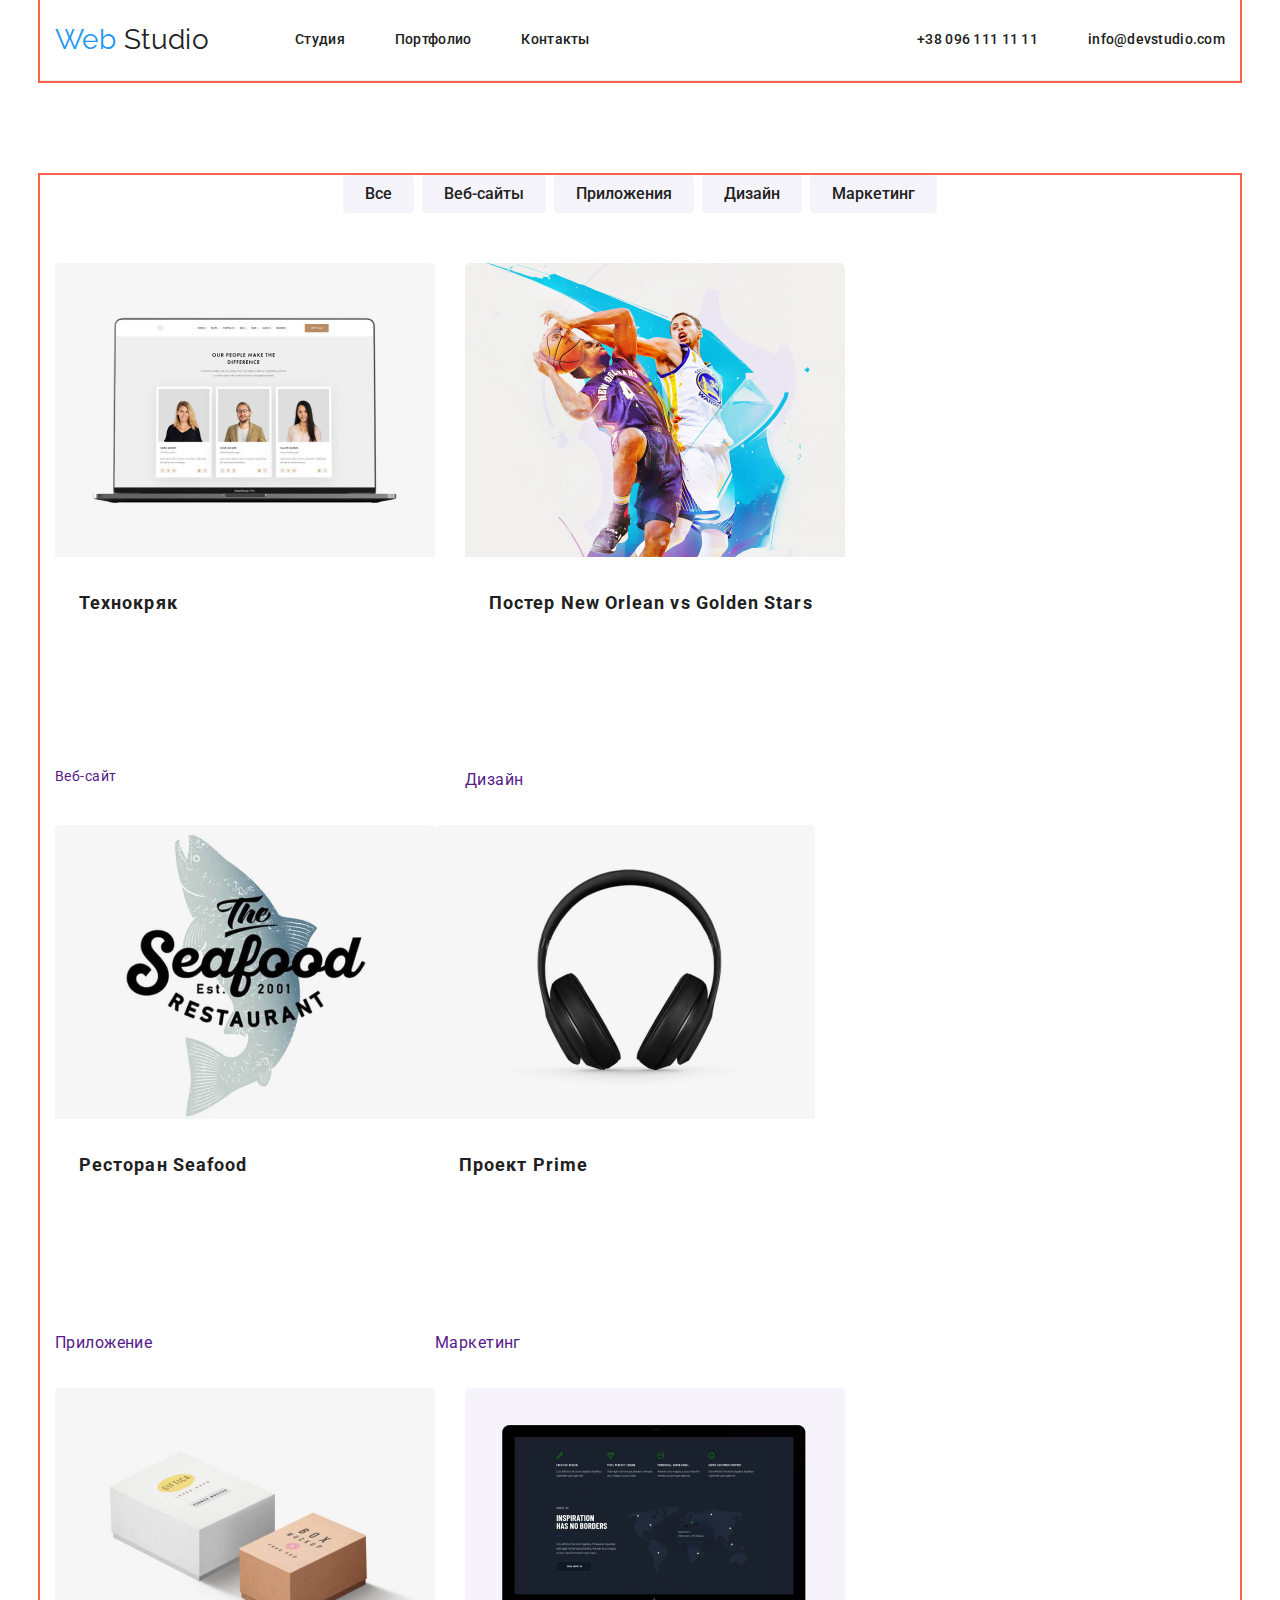
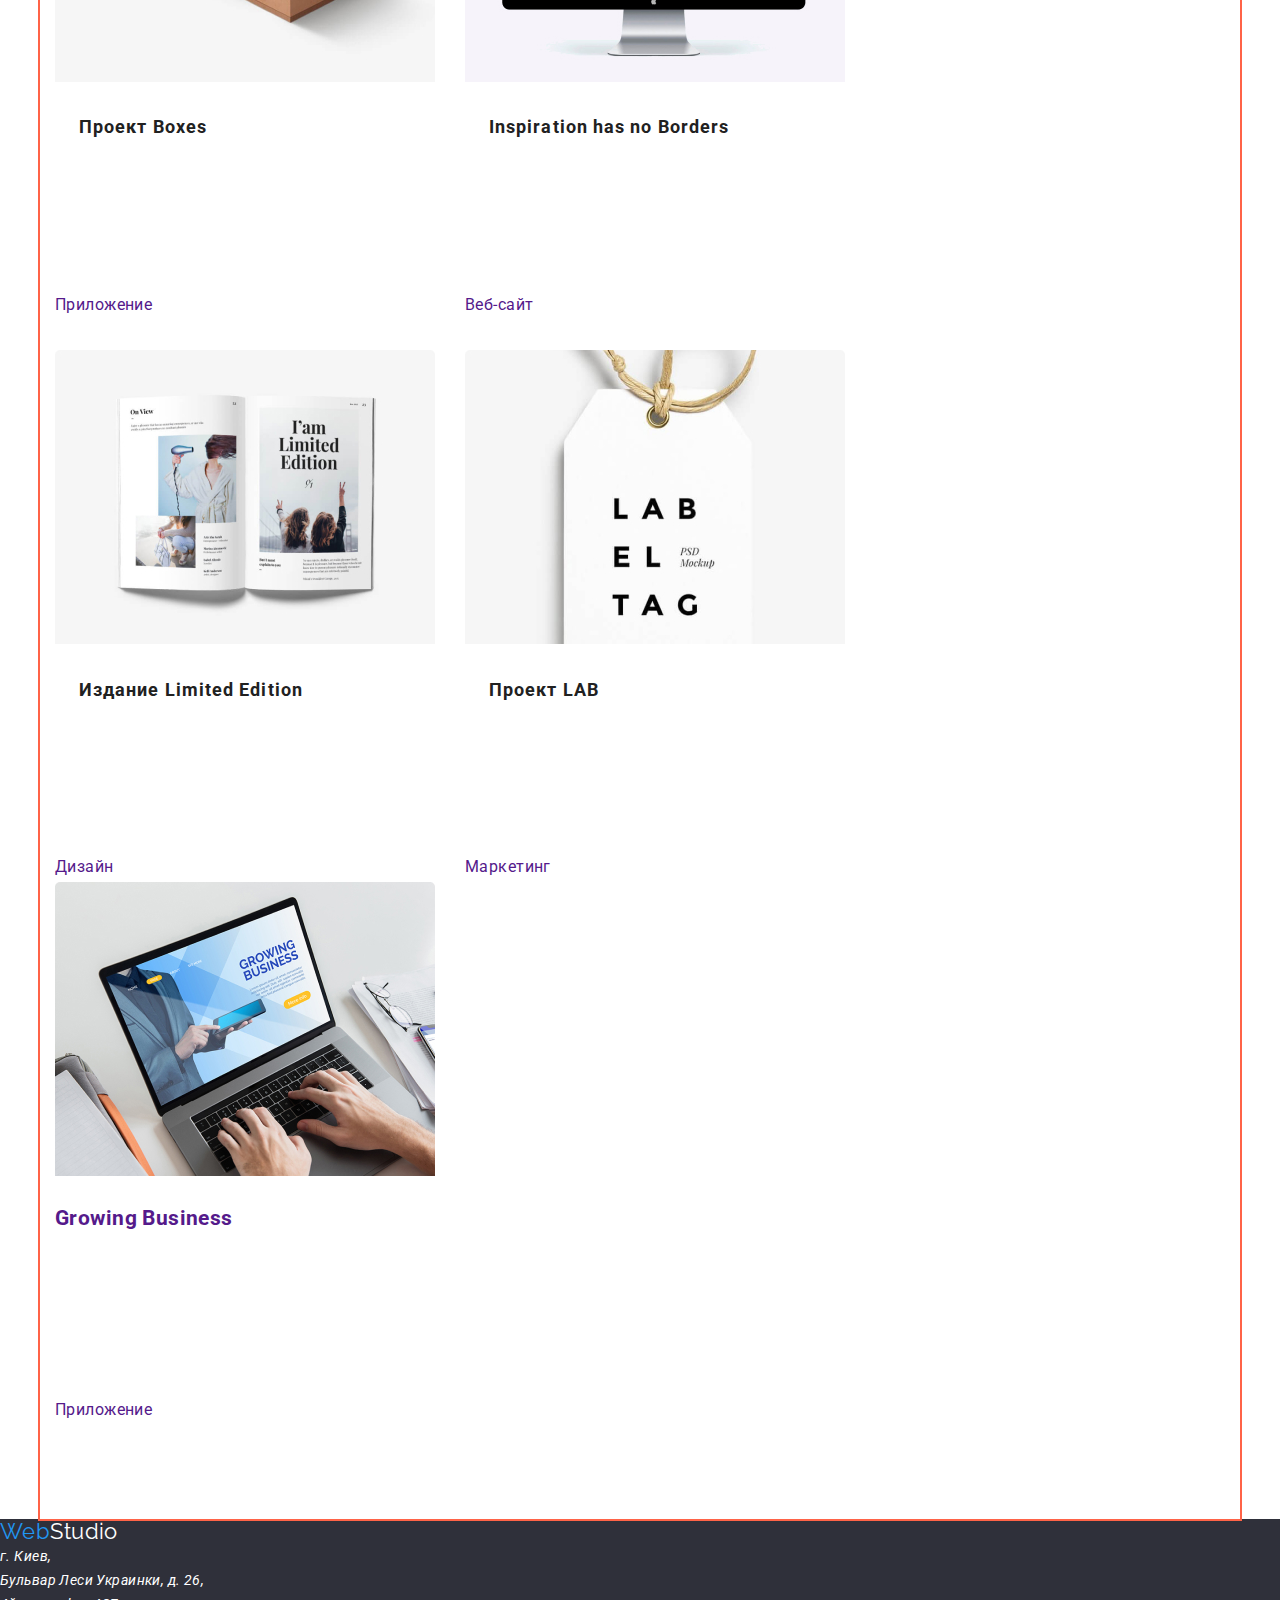
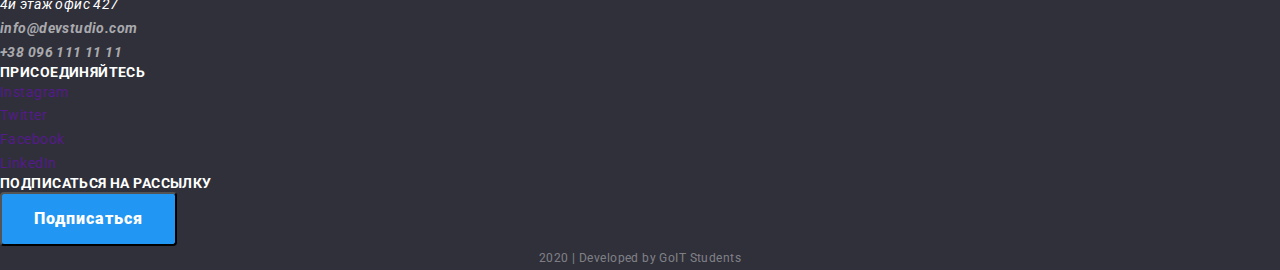
==== commit 50e306cb: "edit styles" ====
--- a/portfolio.html
+++ b/portfolio.html
@@ -1,136 +1,203 @@
 <!DOCTYPE html>
 <html lang="ru">
-<head>
-    <meta charset="UTF-8">
-    <meta name="viewport" content="width=device-width, initial-scale=1.0">
+  <head>
+    <meta charset="UTF-8" />
+    <meta name="viewport" content="width=device-width, initial-scale=1.0" />
     <title>Web Studio</title>
-    <link href="https://fonts.googleapis.com/css2?family=Raleway:wght@700&family=Roboto:wght@400;500;700;900&display=swap" rel="stylesheet">
-    <link rel="stylesheet" href="https://cdnjs.cloudflare.com/ajax/libs/modern-normalize/0.6.0/modern-normalize.min.css"/>
-    <link rel="stylesheet" href="./css/styles.css">
-</head>
-<body>
+    <link
+      href="https://fonts.googleapis.com/css2?family=Raleway:wght@700&family=Roboto:wght@400;500;700;900&display=swap"
+      rel="stylesheet"
+    />
+    <link
+      rel="stylesheet"
+      href="https://cdnjs.cloudflare.com/ajax/libs/modern-normalize/0.6.0/modern-normalize.min.css"
+    />
+    <link rel="stylesheet" href="./css/styles.css" />
+  </head>
+  <body>
     <!-- Head of page -->
     <header>
-        <nav class="container site-nav">
-      <a href="./index.html" class="logo list">
-        <p class="list"> 
-           <span class="blue list">Web</span>Studio
-        </p>
-    </a>
-    <ul class="main-nav list">
-        <li class="item"><a href="./index.html" class="link">Студия</a></li>
-        <li class="item"><a href="./portfolio.html" class="link">Портфолио</a></li>
-        <li class="item"><a href="" class="link">Контакты</a></li>
-    </ul>
-    <ul class="contact-nav list">
-        <li class="item"><a href="tel:+380961111111" class="link">+38 096 111 11 11</a></li>  
-        <li class="item"><a href="mailto:info@devstudio.com" class="link">info@devstudio.com</a></li>
-    </ul>
-    </nav>
+      <nav class="container site-nav">
+        <a href="./index.html" class="logo list">
+          <p class="list"><span class="blue list">Web </span>Studio</p>
+        </a>
+        <ul class="main-nav list">
+          <li class="item"><a href="./index.html" class="link">Студия</a></li>
+          <li class="item">
+            <a href="./portfolio.html" class="link">Портфолио</a>
+          </li>
+          <li class="item"><a href="" class="link">Контакты</a></li>
+        </ul>
+        <ul class="contact-nav list">
+          <li class="item">
+            <a href="tel:+380961111111" class="link">+38 096 111 11 11</a>
+          </li>
+          <li class="item">
+            <a href="mailto:info@devstudio.com" class="link"
+              >info@devstudio.com</a
+            >
+          </li>
+        </ul>
+      </nav>
     </header>
-    <main class="container">
+    <main>
       <!-- Portfolio -->
-      <h1>Portfolio</h1>
-      <ul class="list">
-        <li><button type="button" class="button-secondary">Все</button></li>
-        <li><button type="button" class="button-secondary">Веб-сайты</button></li>
-        <li><button type="button" class="button-secondary">Приложения</button></li>
-        <li><button type="button" class="button-secondary">Дизайн</button></li>
-        <li><button type="button" class="button-secondary">Маркетинг</button></li>
-      </ul>
-      <section class="flex-container">
-          <ul class="list">
-            <li class="flex-element">
-              <a href="">
-                <h2 class="list-title">Технокряк</h2>
-                <img src="./images/portf1.jpg" alt="фото">
-                <p class="background-text">Технокряк это современная площадка распространения коронавируса. Компании используют эту платформу для цифрового шпионажа и атак на защищённые сервера конкурентов.</p>
-                <p>Веб-сайт</p> 
-              </a>
-            </li>
-            <li class="flex-element">
-              <a href="">
-                <h2 class="list-title">Постер New Orlean vs Golden Stars</h2>
-                <img src="./images/portf2.jpg" alt="фото">
-                <p class="background-text">Технокряк это современная площадка распространения коронавируса. Компании используют эту платформу для цифрового шпионажа и атак на защищённые сервера конкурентов.</p>
-                <p class="sub">Дизайн</p> 
-              </a>
-            </li>
-            <li class="flex-element">
-              <a href="">
-                <h2 class="list-title">Ресторан Seafood</h2>
-                <img src="./images/portf3.jpg" alt="фото">
-                <p class="background-text">Технокряк это современная площадка распространения коронавируса. Компании используют эту платформу для цифрового шпионажа и атак на защищённые сервера конкурентов.</p>
-                <p class="sub">Приложение</p> 
-              </a>
-            </li>
-            <li class="flex-element">
-              <a href="">
-                <h2 class="list-title">Проект Prime</h2>
-                <img src="./images/portf4.jpg" alt="фото">
-                <p class="background-text">Технокряк это современная площадка распространения коронавируса. Компании используют эту платформу для цифрового шпионажа и атак на защищённые сервера конкурентов.</p>
-                <p class="sub">Маркетинг</p> 
-              </a>
-            </li>
-            <li class="flex-element">
-              <a href="">
-                <h2 class="list-title">Проект Boxes</h2>
-                <img src="./images/portf5.jpg" alt="фото">
-                <p class="background-text">Технокряк это современная площадка распространения коронавируса. Компании используют эту платформу для цифрового шпионажа и атак на защищённые сервера конкурентов.</p>
-                <p class="sub">Приложение</p> 
-              </a>
-            </li>
-            <li class="flex-element">
-              <a href="">
-                <h2 class="list-title">Inspiration has no Borders</h2>
-                <img src="./images/portf6.jpg" alt="фото">
-                <p class="background-text">Технокряк это современная площадка распространения коронавируса. Компании используют эту платформу для цифрового шпионажа и атак на защищённые сервера конкурентов.</p>
-                <p class="sub">Веб-сайт</p> 
-              </a>
-            </li>
-            <li class="flex-element">
-              <a href="">
-                <h2 class="list-title">Издание Limited Edition</h2>
-                <img src="./images/portf7.jpg" alt="фото">
-                <p class="background-text">Технокряк это современная площадка распространения коронавируса. Компании используют эту платформу для цифрового шпионажа и атак на защищённые сервера конкурентов.</p>
-                <p class="sub">Дизайн</p> 
-              </a>
-            </li>
-            <li class="flex-element">
-              <a href="">
-                <h2 class="list-title">Проект LAB</h2>
-                <img src="./images/portf8.jpg" alt="фото">
-                <p class="background-text">Технокряк это современная площадка распространения коронавируса. Компании используют эту платформу для цифрового шпионажа и атак на защищённые сервера конкурентов.</p>
-                <p class="sub">Маркетинг</p> 
-              </a>
-            </li>
-            <li class="flex-element">
-              <a href="">
-                <h2>Growing Business</h2>
-                <img src="./images/portf9.jpg" alt="фото">
-                <p class="background-text">Технокряк это современная площадка распространения коронавируса. Компании используют эту платформу для цифрового шпионажа и атак на защищённые сервера конкурентов.</p>
-                <p class="sub">Приложение</p> 
-              </a>
-            </li>
-          </ul>        
+      <section class="section-examples">
+        <div class="container">
+          <div class="button-block">
+            <ul class="list button-flex">
+              <li class="item">
+                <button type="button" class="button-secondary">Все</button>
+              </li>
+              <li class="item">
+                <button type="button" class="button-secondary">
+                  Веб-сайты
+                </button>
+              </li>
+              <li class="item">
+                <button type="button" class="button-secondary">
+                  Приложения
+                </button>
+              </li>
+              <li class="item">
+                <button type="button" class="button-secondary">Дизайн</button>
+              </li>
+              <li class="item">
+                <button type="button" class="button-secondary">
+                  Маркетинг
+                </button>
+              </li>
+            </ul>
+          </div>
+          <div class="examples">
+            <ul class="flex-container list">
+              <li class="flex-element">
+                <a href="">
+                  <img src="./images/portf1.jpg" alt="фото" />
+                  <h2 class="list-title">Технокряк</h2>
+                  <p class="background-text">
+                    Технокряк это современная площадка распространения
+                    коронавируса. Компании используют эту платформу для
+                    цифрового шпионажа и атак на защищённые сервера конкурентов.
+                  </p>
+                  <p>Веб-сайт</p>
+                </a>
+              </li>
+              <li class="flex-element">
+                <a href="">
+                  <img src="./images/portf2.jpg" alt="фото" />
+                  <h2 class="list-title">Постер New Orlean vs Golden Stars</h2>
+                  <p class="background-text">
+                    Технокряк это современная площадка распространения
+                    коронавируса. Компании используют эту платформу для
+                    цифрового шпионажа и атак на защищённые сервера конкурентов.
+                  </p>
+                  <p class="sub">Дизайн</p>
+                </a>
+              </li>
+              <li class="flex-element">
+                <a href="">
+                  <img src="./images/portf3.jpg" alt="фото" />
+                  <h2 class="list-title">Ресторан Seafood</h2>
+                  <p class="background-text">
+                    Технокряк это современная площадка распространения
+                    коронавируса. Компании используют эту платформу для
+                    цифрового шпионажа и атак на защищённые сервера конкурентов.
+                  </p>
+                  <p class="sub">Приложение</p>
+                </a>
+              </li>
+              <li class="flex-element">
+                <a href="">
+                  <img src="./images/portf4.jpg" alt="фото" />
+                  <h2 class="list-title">Проект Prime</h2>
+                  <p class="background-text">
+                    Технокряк это современная площадка распространения
+                    коронавируса. Компании используют эту платформу для
+                    цифрового шпионажа и атак на защищённые сервера конкурентов.
+                  </p>
+                  <p class="sub">Маркетинг</p>
+                </a>
+              </li>
+              <li class="flex-element">
+                <a href="">
+                  <img src="./images/portf5.jpg" alt="фото" />
+                  <h2 class="list-title">Проект Boxes</h2>
+                  <p class="background-text">
+                    Технокряк это современная площадка распространения
+                    коронавируса. Компании используют эту платформу для
+                    цифрового шпионажа и атак на защищённые сервера конкурентов.
+                  </p>
+                  <p class="sub">Приложение</p>
+                </a>
+              </li>
+              <li class="flex-element">
+                <a href="">
+                  <img src="./images/portf6.jpg" alt="фото" />
+                  <h2 class="list-title">Inspiration has no Borders</h2>
+                  <p class="background-text">
+                    Технокряк это современная площадка распространения
+                    коронавируса. Компании используют эту платформу для
+                    цифрового шпионажа и атак на защищённые сервера конкурентов.
+                  </p>
+                  <p class="sub">Веб-сайт</p>
+                </a>
+              </li>
+              <li class="flex-element">
+                <a href="">
+                  <img src="./images/portf7.jpg" alt="фото" />
+                  <h2 class="list-title">Издание Limited Edition</h2>
+                  <p class="background-text">
+                    Технокряк это современная площадка распространения
+                    коронавируса. Компании используют эту платформу для
+                    цифрового шпионажа и атак на защищённые сервера конкурентов.
+                  </p>
+                  <p class="sub">Дизайн</p>
+                </a>
+              </li>
+              <li class="flex-element">
+                <a href="">
+                  <img src="./images/portf8.jpg" alt="фото" />
+                  <h2 class="list-title">Проект LAB</h2>
+                  <p class="background-text">
+                    Технокряк это современная площадка распространения
+                    коронавируса. Компании используют эту платформу для
+                    цифрового шпионажа и атак на защищённые сервера конкурентов.
+                  </p>
+                  <p class="sub">Маркетинг</p>
+                </a>
+              </li>
+              <li class="flex-element">
+                <a href="">
+                  <img src="./images/portf9.jpg" alt="фото" />
+                  <h2>Growing Business</h2>
+                  <p class="background-text">
+                    Технокряк это современная площадка распространения
+                    коронавируса. Компании используют эту платформу для
+                    цифрового шпионажа и атак на защищённые сервера конкурентов.
+                  </p>
+                  <p class="sub">Приложение</p>
+                </a>
+              </li>
+            </ul>
+          </div>
+        </div>
       </section>
     </main>
     <!-- Footer -->
     <footer class="page-footer">
       <a href="/index.html" class="logo-footer">
-          <p class="logo-text">
-             <span class="blue">Web</span>Studio
-          </p>
+        <p class="logo-text"><span class="blue">Web</span>Studio</p>
       </a>
       <address class="adress">
-          г. Киев, <br/>
-          Бульвар Леси Украинки, д. 26, <br/>
-          4й этаж офис 427<br/>
-          <a href="" class="link"> info@devstudio.com</a><br/>
-          <a href="" class="link"> +38 096 111 11 11</a>           
-        </address>
-        <div class="social">
-          <p class="label">присоединяйтесь</p>
+        г. Киев, <br />
+        Бульвар Леси Украинки, д. 26, <br />
+        4й этаж офис 427<br />
+        <a href="" class="link"> info@devstudio.com</a><br />
+        <a href="" class="link"> +38 096 111 11 11</a>
+      </address>
+      <div class="social">
+        <p class="label">присоединяйтесь</p>
         <ul class="list">
           <li><a href="" aria-label="Ссылка на Instagram">Instagram</a></li>
           <li><a href="" aria-label="Ссылка на Twitter">Twitter</a></li>
@@ -139,10 +206,10 @@
         </ul>
         <p class="label">подписаться на рассылку</p>
       </div>
-       <button type="button" class="button">Подписаться</button>
-        <p class="copyright">
-          2020 | Developed by GoIT Students 
-        </p>
+      <button type="button" class="button">Подписаться</button>
+      <p class="copyright">
+        2020 | Developed by GoIT Students
+      </p>
     </footer>
-    </body>
-    </html>+  </body>
+</html>
--- a/css/styles.css
+++ b/css/styles.css
@@ -1,234 +1,242 @@
-
 :root {
-    --primary-text-color: #757575;
-    --title-text-color: #212121;
-    --font-text-color: #FFFFFF;  
-    --button-color:  #2196F3;
-    --primary-white-color: #ffffff;
-    --secondary-bgr-color: #F5F4FA;
-    --link-bgr-color:  rgba(47, 48, 58, 0.8);
-    --footer-bgr-color: #2F303A;  
-  }
-  body{
-    background-color: var(--primary-white-color);
-    color: var(--primary-text-color);
-    font-family: 'Roboto', sans-serif;
-    letter-spacing: 0.03em;
-    font-size: 14px;
-    line-height: 1.71;
-  }
-
-  /* Utilities */
-
-  .container{
-    width: 1230px;
-    padding-left: 15px;
-    padding-right: 15px;
-    margin-left: auto;
-    margin-right: auto;
-   outline: 2px solid tomato;
-
-  }
-
-  .list{
-    list-style: none;
-    margin:0;
-    padding: 0;
-    text-decoration: none;
-    }
-
-  /* Site nav */
-
-  .site-nav{
-    display: flex;
-    align-items: center;
-  }
-
-  /* Logo */
-  .logo {
-    color: var(--title-text-color);
-    font-family: 'Raleway', sans-serif;
-    font-size: 28px;
-    line-height: 1.14;
-    text-decoration: none;
-  }
-  .blue{color: var(--button-color)};
-  
-  .logo:hover,
-  .logo:focus {
-    color: var(--button-color);
-  }
-
-  .main-nav .link{
-    display: block;
-    padding-top: 32px;
-    padding-bottom: 32px;
-
-    font-weight: 500;
-    line-height: 1.14;
-    letter-spacing: 0.02em;
-    color: var(--title-text-color);
-  }
-
-  .main-nav{
-    display: flex;
-    margin-left: 86px;
-  }
-
-  .main-nav .item+.item{
-    margin-left: 50px;
-  }
-
-  .contact-nav{
-    display: flex;
-    margin-left: auto;
-  }
-
-  .contact-nav .item+.item{
-    margin-left: 50px;
-  }
-
-  .contact-nav .link{
-    font-weight: 500;
-    line-height: 1.14;
-    letter-spacing: 0.02em;
-    color: var(--title-text-color);
-  }
+  --primary-text-color: #757575;
+  --title-text-color: #212121;
+  --font-text-color: #ffffff;
+  --button-color: #2196f3;
+  --primary-white-color: #ffffff;
+  --secondary-bgr-color: #f5f4fa;
+  --link-bgr-color: rgba(47, 48, 58, 0.8);
+  --footer-bgr-color: #2f303a;
+}
+body {
+  background-color: var(--primary-white-color);
+  color: var(--primary-text-color);
+  font-family: "Roboto", sans-serif;
+  letter-spacing: 0.03em;
+  font-size: 14px;
+  line-height: 1.71;
+}
+
+/* Utilities */
+
+.container {
+  width: 1200px;
+  padding-left: 15px;
+  padding-right: 15px;
+  margin-left: auto;
+  margin-right: auto;
+  outline: 2px solid tomato;
+}
+
+.list {
+  list-style: none;
+  margin: 0;
+  padding: 0;
+  text-decoration: none;
+}
+
+/* Site nav */
+
+.site-nav {
+  display: flex;
+  align-items: center;
+  border-bottom: 1px solid #ececec;
+}
+
+/* Logo */
+.logo {
+  color: var(--title-text-color);
+  font-family: "Raleway", sans-serif;
+  font-size: 28px;
+  line-height: 1.14;
+  text-decoration: none;
+}
+.blue {
+  color: var(--button-color);
+}
+
+.logo:hover,
+.logo:focus {
+  color: var(--button-color);
+}
+
+.main-nav .link {
+  display: block;
+  padding-top: 32px;
+  padding-bottom: 32px;
+
+  font-weight: 500;
+  line-height: 1.14;
+  letter-spacing: 0.02em;
+  color: var(--title-text-color);
+}
+
+.main-nav {
+  display: flex;
+  margin-left: 86px;
+}
+
+.main-nav .item + .item {
+  margin-left: 50px;
+}
+
+.contact-nav {
+  display: flex;
+  margin-left: auto;
+}
+
+.contact-nav .item + .item {
+  margin-left: 50px;
+}
+
+.contact-nav .link {
+  font-weight: 500;
+  line-height: 1.14;
+  letter-spacing: 0.02em;
+  color: var(--title-text-color);
+}
 .link:hover,
-.link:focus{
-    color: var(--button-color)
-}
-
-.list-title{
-font-weight: 700;
-font-size: 18px;
-line-height: 2;
-letter-spacing: 0.06em;
-color: var(--title-text-color);
-}
-
-.background-text{
-    font-weight: normal;
-    font-size: 18px;
-    line-height: 1.56;    
-    color: var(--font-text-color);
-}
-.sub{
-font-weight: 400;
-font-size: 16px;
-line-height: 1.87;
-}
-
-p{
+.link:focus {
+  color: var(--button-color);
+}
+
+.list-title {
+  margin-top: 20px;
+  margin-bottom: 4px;
+  margin-left: 24px;
+  margin-right: 24px;
+  font-weight: 700;
+  font-size: 18px;
+  line-height: 2;
+  letter-spacing: 0.06em;
+  color: var(--title-text-color);
+}
+
+.background-text {
+  font-weight: normal;
+  font-size: 18px;
+  line-height: 1.56;
+  color: var(--font-text-color);
+}
+.sub {
+  font-weight: 400;
+  font-size: 16px;
+  line-height: 1.87;
+}
+
+p {
   margin: 0;
-  padding:0;
-}
-
-a{
+  padding: 0;
+}
+
+a {
   text-decoration: none;
 }
 
 /* Hero */
 
-.hero{
-  text-align: center;
-}
-
-.hero-title{
-margin-top: 0;
-margin-bottom: 46px;
-font-weight: 900;
-font-size: 44px;
-line-height: 1.36;
-letter-spacing: 0.06em;
-text-transform: uppercase;
-
-color: var(--font-text-color);
+.hero {
+  text-align: center;
+}
+
+.hero-title {
+  margin-top: 0;
+  margin-bottom: 46px;
+  font-weight: 900;
+  font-size: 44px;
+  line-height: 1.36;
+  letter-spacing: 0.06em;
+  text-transform: uppercase;
+
+  color: var(--font-text-color);
 }
 /* Section */
 
-.section{
+.section {
+  padding-top: 94px;
   padding-bottom: 94px;
-}
-
-.section-title{
-margin-top: 0;
-margin-bottom: 50px;  
-font-weight: 700;
-font-size: 36px;
-text-align: center;
-color: var(--title-text-color);
+  border-bottom: 1px solid #ececec;
+}
+
+.section-title {
+  margin-top: 0;
+  margin-bottom: 50px;
+  font-weight: 700;
+  font-size: 36px;
+  text-align: center;
+  color: var(--title-text-color);
 }
 
 /* Features */
 
-.features{
-  display: flex;
-}
-
-.features .item{
+.features {
+  display: flex;
+}
+
+.features .item {
   min-width: 278px;
 }
 
 .features .title {
-margin-top: 30px;
-margin-bottom: 10px;  
-font-weight: 700;
-line-height: 1.14;
-letter-spacing: 0.03em;
-text-transform: uppercase;
-color: var(--title-text-color);
+  margin-top: 30px;
+  margin-bottom: 10px;
+  font-weight: 700;
+  line-height: 1.14;
+  letter-spacing: 0.03em;
+  text-transform: uppercase;
+  color: var(--title-text-color);
 }
 
 /* Work list */
 
-.work{
-  display: flex;
-}
-
-.work .item{
+.work {
+  display: flex;
+}
+
+.work .item {
   min-width: 380px;
 }
 
-.work a{
-color: var(--font-text-color);
-font-weight: 700;
-line-height: 1.14;
-text-align: center;
-text-transform: uppercase;
-}
-
-.work .link{
+.work a {
+  color: var(--font-text-color);
+  font-weight: 700;
+  line-height: 1.14;
+  text-align: center;
+  text-transform: uppercase;
+}
+
+.work .link {
   background-color: var(--link-bgr-color);
-  }
+}
 
 /* Team */
 
-.section-team{
+.section-team {
+  padding-top: 94;
   padding-bottom: 94px;
   background-color: var(--secondary-bgr-color);
 }
 
-.team{
-  display: flex;
-}
-
-.team .item{
+.team {
+  display: flex;
+}
+
+.team .item {
   min-width: 278px;
 }
 
-.team .title{
-margin-top: 30px;
-margin-bottom: 10px;  
-font-weight: 500;
-font-size: 16px;
-line-height: 1.19;
-color: var(--title-text-color)
-}
-
-.button{
+.team .title {
+  margin-top: 30px;
+  margin-bottom: 10px;
+  font-weight: 500;
+  font-size: 16px;
+  line-height: 1.19;
+  color: var(--title-text-color);
+}
+
+.button {
   display: inline-block;
-  min-width: 200px;
+  mix-width: 200px;
   border-radius: 4px;
   padding: 10px 32px;
   text-align: center;
@@ -237,90 +245,135 @@
   line-height: 1.87;
   letter-spacing: 0.06em;
 
-color: var(--font-text-color);
-background-color: var(--button-color);
+  color: var(--font-text-color);
+  background-color: var(--button-color);
 }
 .button:hover,
-.button:focus{
-    color: var(--primary-white-color);
-}
-
-.button-secondary{
-font-weight: 500;
-font-size: 16px;
-line-height: 1.63;
-text-align: center;
-color: var(--title-text-color);
-background-color: var(--secondary-bgr-color);
-}
-.button-secondary:hover,
-.button-secondary:focus{
-    color: var(--button-color);
-}
+.button:focus {
+  color: var(--primary-white-color);
+}
+
 /* 
 Clients */
 
-.clients{
-  display: flex;
-  }
-.clients .item{
-  min-width: 175px;
-} 
-
-.clients:hover;,
-.clients:focus;{
-  color: var(--button-color)
+.clients {
+  display: flex;
+}
+.clients .item {
+  max-width: 170px;
+}
+
+.clients:hover,
+.clients:focus {
+  color: var(--button-color);
 }
 
 /* Portfolio */
+
+.section-examples {
+  padding-top: 94px;
+  padding-top: 94px;
+}
+
+.button-secondary {
+  display: inline-block;
+  border-radius: 4px;
+  padding: 6px 22px;
+  border-width: 0;
+  font-weight: 500;
+  font-size: 16px;
+  line-height: 1.63;
+  text-align: center;
+  color: var(--title-text-color);
+  background-color: var(--secondary-bgr-color);
+}
 .button-secondary:hover,
-.button-secondary:focus{
-    color: var(--button-color);
-}
-
-.flex-container{
-  display: flex;
-}
-
-
+.button-secondary:focus {
+  color: var(--button-color);
+}
+
+.button-block {
+  display: flex;
+  margin-left: auto;
+  margin-right: auto;
+  padding-bottom: 50px;
+}
+
+.button-flex {
+  display: flex;
+  margin-left: auto;
+  margin-right: auto;
+}
+
+.button-flex .item + .item {
+  margin-left: 8px;
+}
+
+.button-secondary:hover,
+.button-secondary:focus {
+  color: var(--button-color);
+}
+
+.examples {
+  display: flex;
+  padding-bottom: 94px;
+}
+
+.flex-container {
+  display: flex;
+  flex-wrap: wrap;
+}
+
+.flex-element {
+  width: 380px;
+  margin-right: 30px;
+  margin-bottom: 30px;
+}
+
+.flex-element:nth-child(3n) {
+  margin-right: 0;
+}
+
+.flex-element:nth-last-child(-n + 3) {
+  margin-bottom: 0;
+}
 
 /* Footer */
-.page-footer{
-    background-color: var(--footer-bgr-color);
-}
-.logo-footer{
-    color: var(--title-text-color);
-    font-family: 'Raleway', sans-serif;
-    font-size: 22px;
-    line-height: 1.18;
-    text-decoration: none;
-
-}
-.logo-text{
-    color: var(--font-text-color);
-}
-
-.copyright{
-background-color: var(--footer-bgr-color);    
-font-weight: 400;
-font-size: 12px;
-line-height: 2;
-text-align: center;
-color: rgba(255, 255, 255, 0.4);
+.page-footer {
+  background-color: var(--footer-bgr-color);
+}
+.logo-footer {
+  color: var(--title-text-color);
+  font-family: "Raleway", sans-serif;
+  font-size: 22px;
+  line-height: 1.18;
+  text-decoration: none;
+}
+.logo-text {
+  color: var(--font-text-color);
+}
+
+.copyright {
+  background-color: var(--footer-bgr-color);
+  font-weight: 400;
+  font-size: 12px;
+  line-height: 2;
+  text-align: center;
+  color: rgba(255, 255, 255, 0.4);
 }
 
 .social > .label {
-font-weight: 700;
-line-height: 1.14;
-text-transform: uppercase;
-color: var(--font-text-color);
-}
-
-.adress{
-font-weight: 400;
-color: var(--font-text-color);
-}
-.adress .link{
-font-weight: 700;
-color: rgba(255, 255, 255, 0.6);
-}
+  font-weight: 700;
+  line-height: 1.14;
+  text-transform: uppercase;
+  color: var(--font-text-color);
+}
+
+.adress {
+  font-weight: 400;
+  color: var(--font-text-color);
+}
+.adress .link {
+  font-weight: 700;
+  color: rgba(255, 255, 255, 0.6);
+}
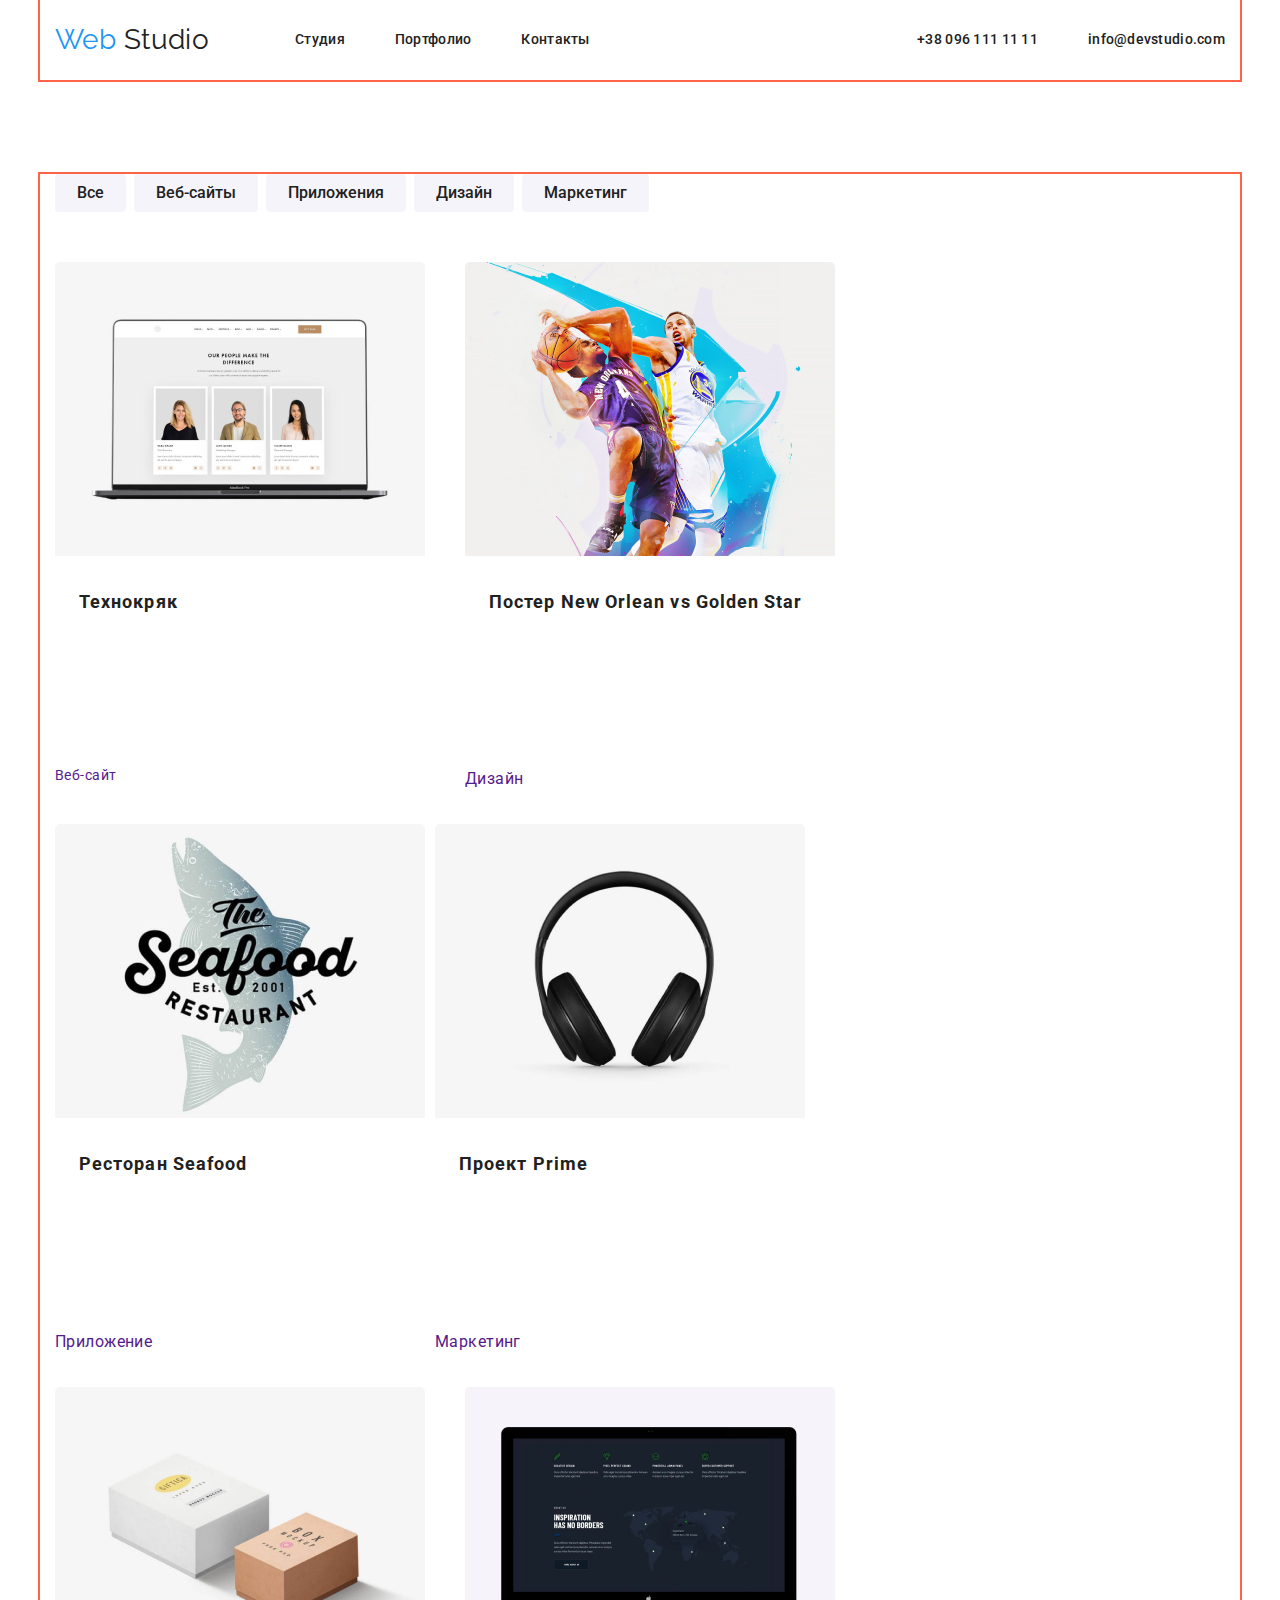
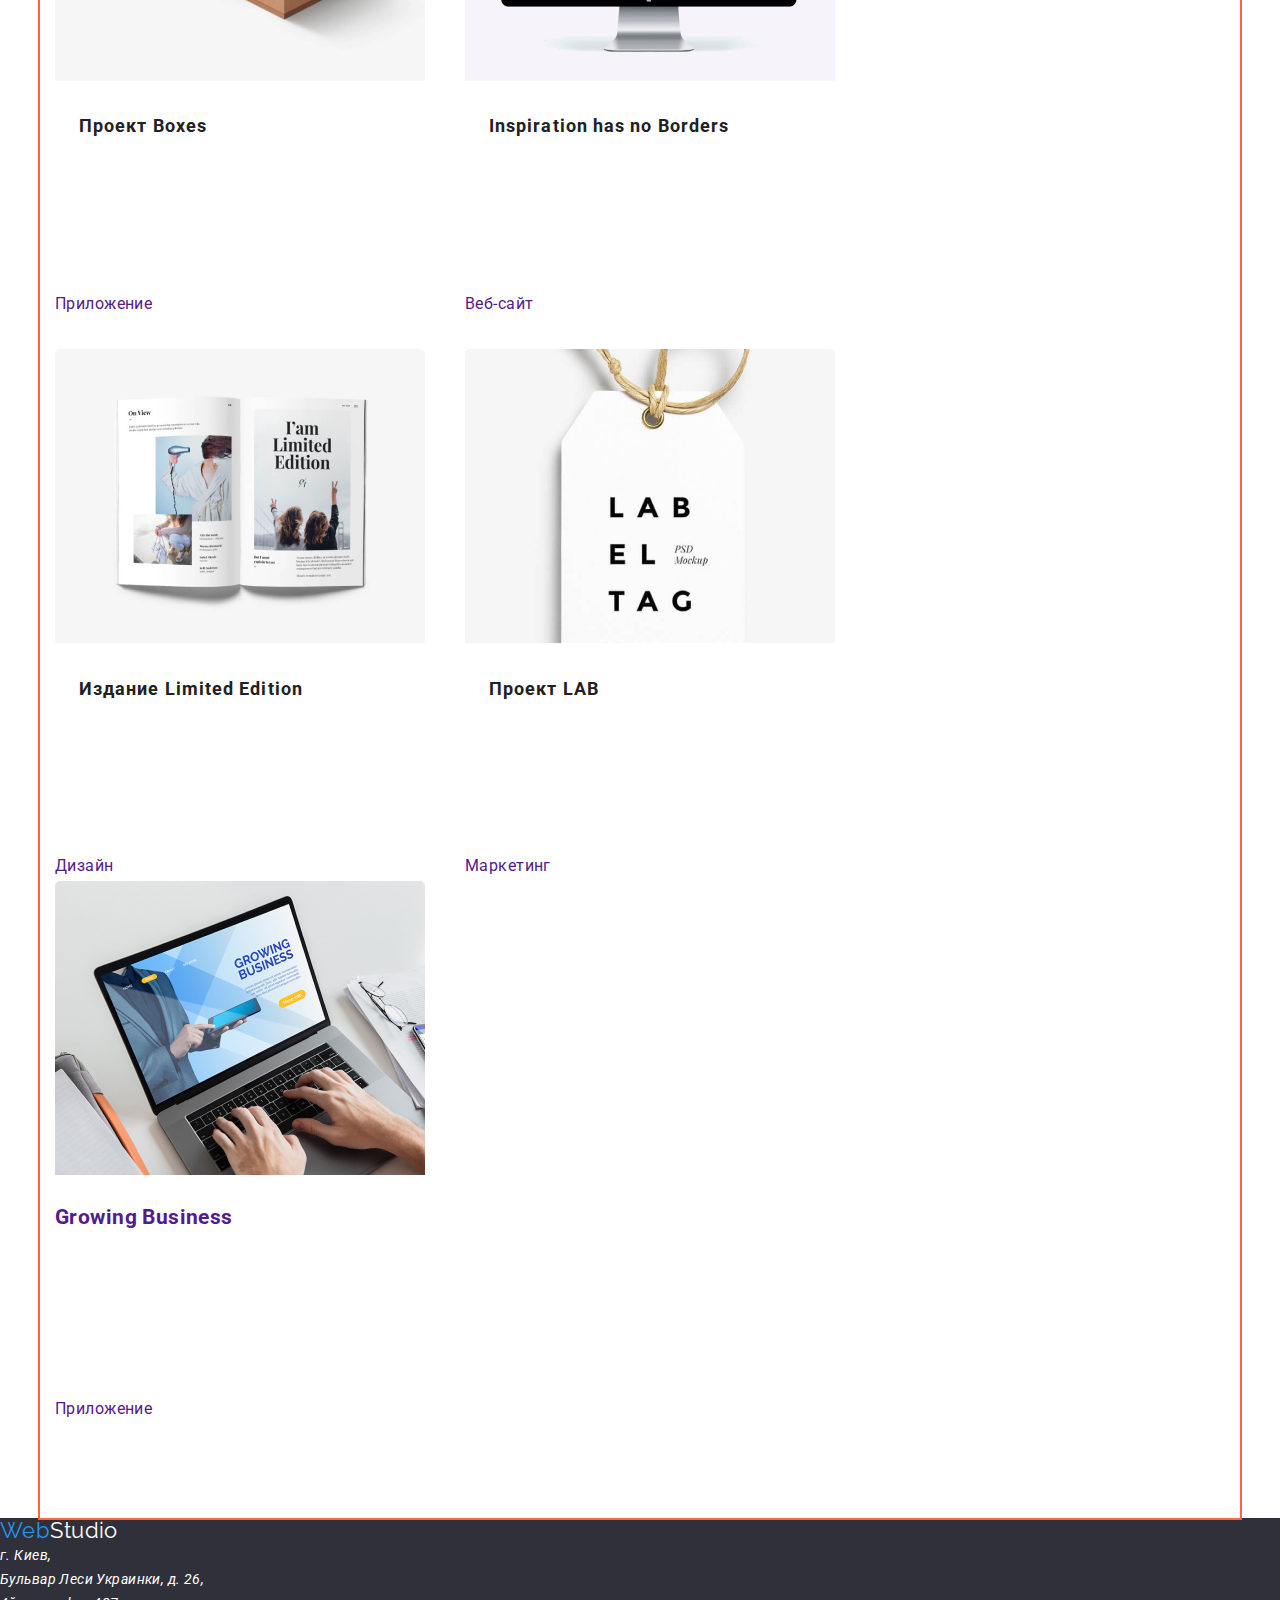
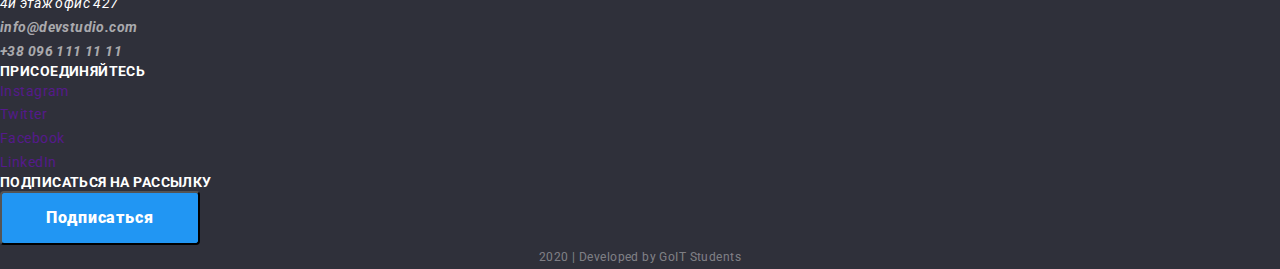
==== commit d4d1c66c: "makes flex elements" ====
--- a/portfolio.html
+++ b/portfolio.html
@@ -44,31 +44,29 @@
       <!-- Portfolio -->
       <section class="section-examples">
         <div class="container">
-          <div class="button-block">
-            <ul class="list button-flex">
-              <li class="item">
-                <button type="button" class="button-secondary">Все</button>
-              </li>
-              <li class="item">
-                <button type="button" class="button-secondary">
-                  Веб-сайты
-                </button>
-              </li>
-              <li class="item">
-                <button type="button" class="button-secondary">
-                  Приложения
-                </button>
-              </li>
-              <li class="item">
-                <button type="button" class="button-secondary">Дизайн</button>
-              </li>
-              <li class="item">
-                <button type="button" class="button-secondary">
-                  Маркетинг
-                </button>
-              </li>
-            </ul>
-          </div>
+          <ul class="list button-flex">
+            <li class="item">
+              <button type="button" class="button-secondary">Все</button>
+            </li>
+            <li class="item">
+              <button type="button" class="button-secondary">
+                Веб-сайты
+              </button>
+            </li>
+            <li class="item">
+              <button type="button" class="button-secondary">
+                Приложения
+              </button>
+            </li>
+            <li class="item">
+              <button type="button" class="button-secondary">Дизайн</button>
+            </li>
+            <li class="item">
+              <button type="button" class="button-secondary">
+                Маркетинг
+              </button>
+            </li>
+          </ul>
           <div class="examples">
             <ul class="flex-container list">
               <li class="flex-element">
@@ -86,7 +84,7 @@
               <li class="flex-element">
                 <a href="">
                   <img src="./images/portf2.jpg" alt="фото" />
-                  <h2 class="list-title">Постер New Orlean vs Golden Stars</h2>
+                  <h2 class="list-title">Постер New Orlean vs Golden Star</h2>
                   <p class="background-text">
                     Технокряк это современная площадка распространения
                     коронавируса. Компании используют эту платформу для
--- a/css/styles.css
+++ b/css/styles.css
@@ -35,12 +35,26 @@
   text-decoration: none;
 }
 
+p {
+  margin: 0;
+  padding: 0;
+}
+
+a {
+  text-decoration: none;
+}
+
+img {
+  dislay: block;
+  max-width: 100%;
+  height: auto;
+}
+
 /* Site nav */
 
 .site-nav {
   display: flex;
   align-items: center;
-  border-bottom: 1px solid #ececec;
 }
 
 /* Logo */
@@ -122,15 +136,6 @@
   font-weight: 400;
   font-size: 16px;
   line-height: 1.87;
-}
-
-p {
-  margin: 0;
-  padding: 0;
-}
-
-a {
-  text-decoration: none;
 }
 
 /* Hero */
@@ -155,7 +160,6 @@
 .section {
   padding-top: 94px;
   padding-bottom: 94px;
-  border-bottom: 1px solid #ececec;
 }
 
 .section-title {
@@ -174,7 +178,7 @@
 }
 
 .features .item {
-  min-width: 278px;
+  min-width: 270px;
 }
 
 .features .title {
@@ -194,7 +198,7 @@
 }
 
 .work .item {
-  min-width: 380px;
+  min-width: 370px;
 }
 
 .work a {
@@ -222,7 +226,7 @@
 }
 
 .team .item {
-  min-width: 278px;
+  min-width: 270px;
 }
 
 .team .title {
@@ -236,7 +240,7 @@
 
 .button {
   display: inline-block;
-  mix-width: 200px;
+  min-width: 200px;
   border-radius: 4px;
   padding: 10px 32px;
   text-align: center;
@@ -263,9 +267,9 @@
   max-width: 170px;
 }
 
-.clients:hover,
-.clients:focus {
-  color: var(--button-color);
+.clients .item:hover,
+.clients .item:focus {
+  background-color: var(--button-color);
 }
 
 /* Portfolio */
@@ -292,17 +296,11 @@
   color: var(--button-color);
 }
 
-.button-block {
+.button-flex {
   display: flex;
   margin-left: auto;
   margin-right: auto;
   padding-bottom: 50px;
-}
-
-.button-flex {
-  display: flex;
-  margin-left: auto;
-  margin-right: auto;
 }
 
 .button-flex .item + .item {
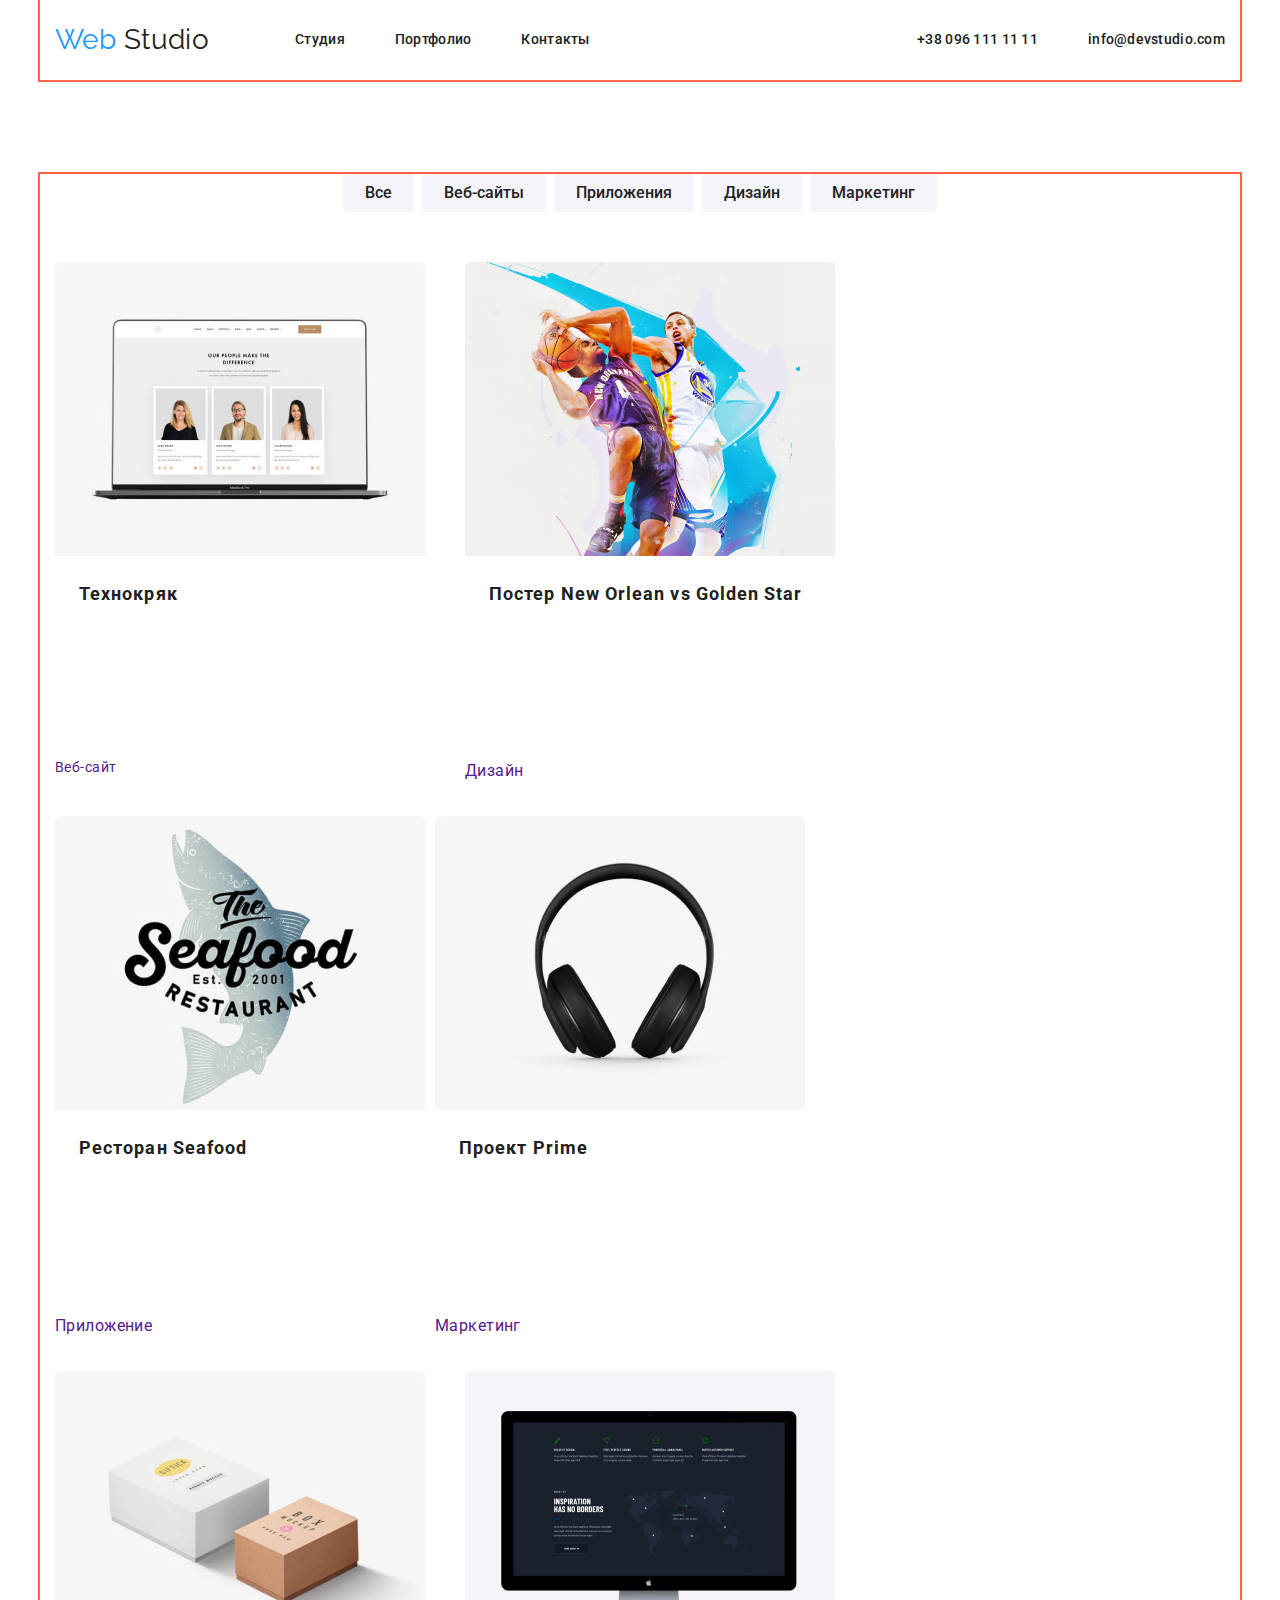
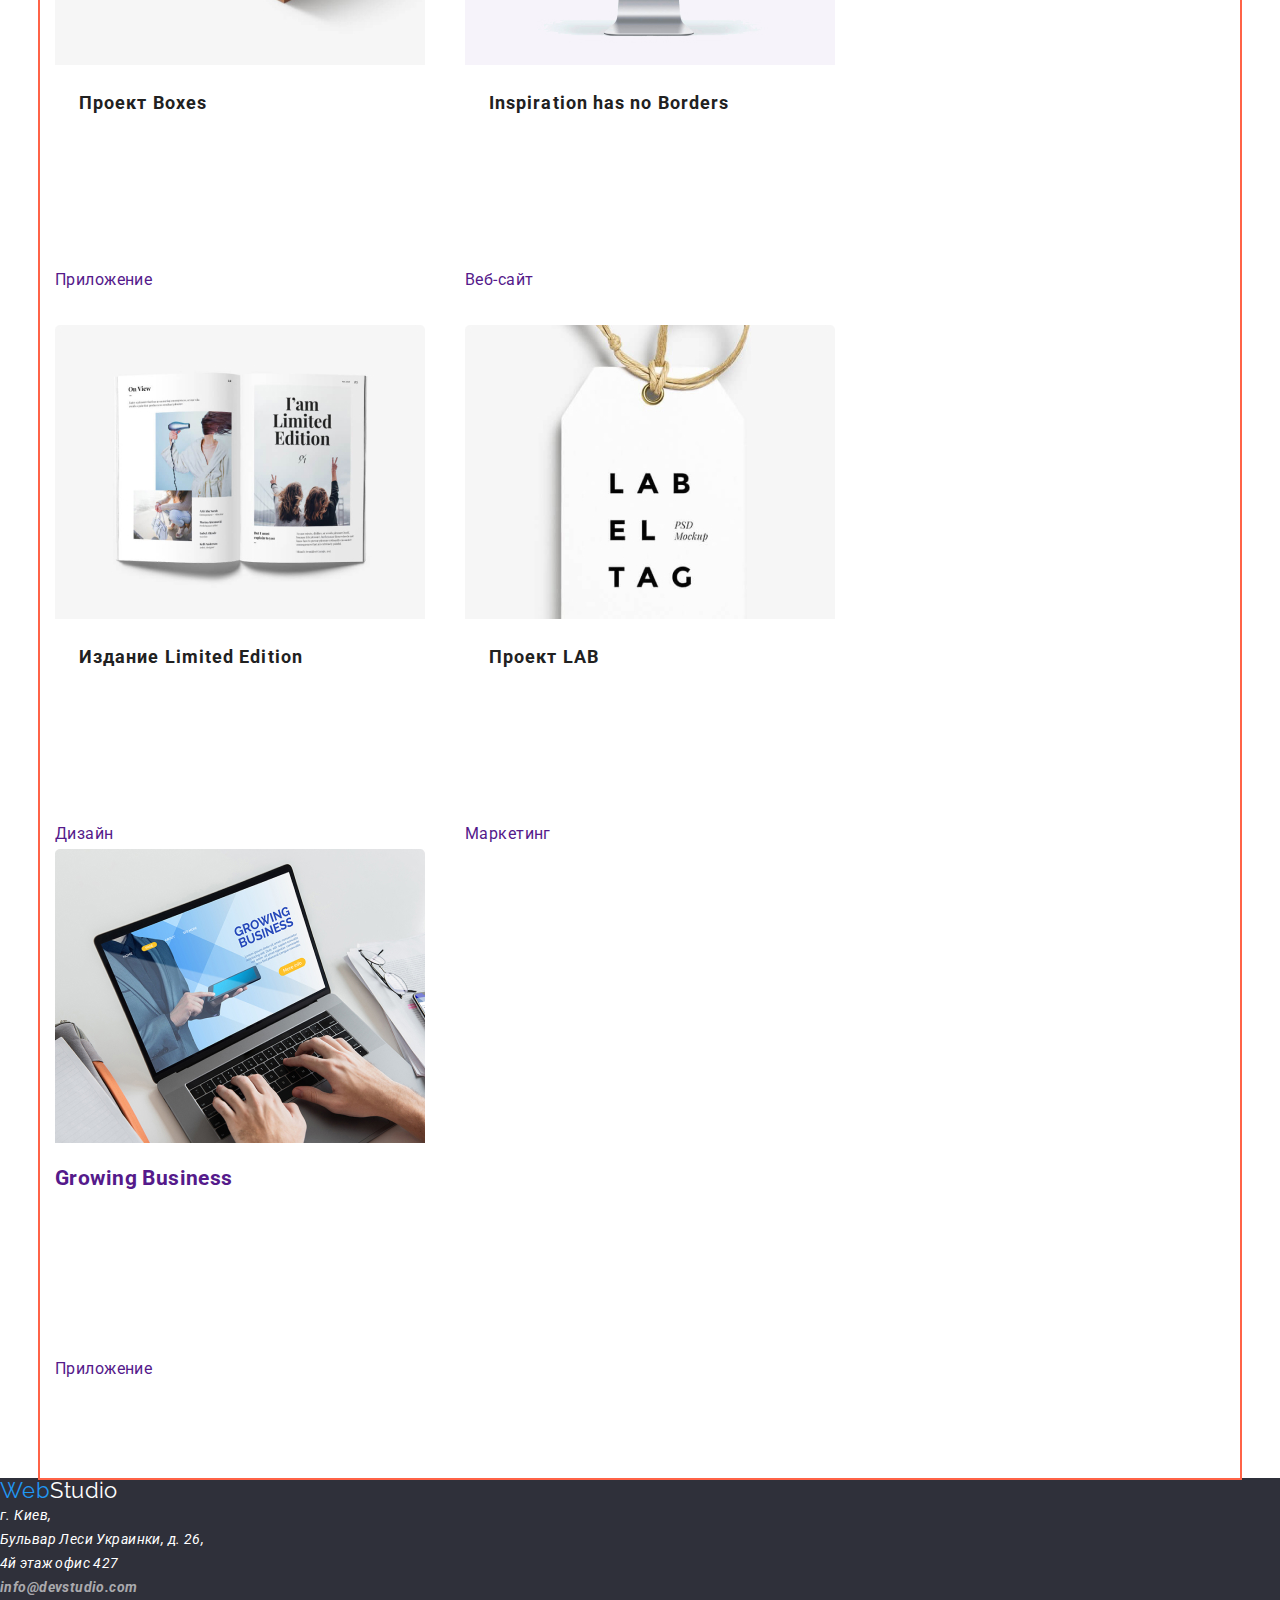
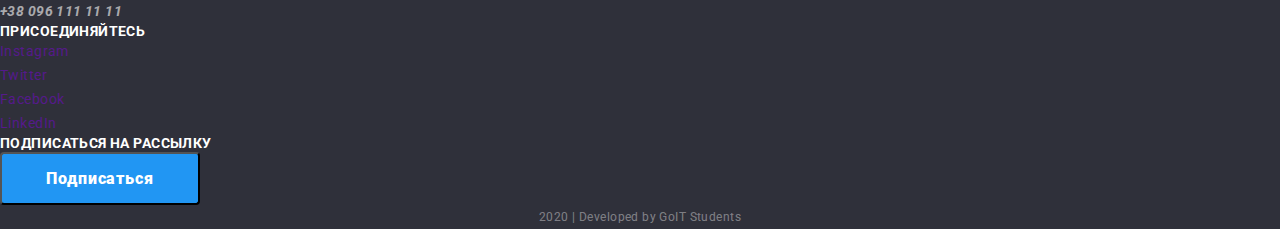
==== commit 9600df60: "set button to the center" ====
--- a/portfolio.html
+++ b/portfolio.html
@@ -3,7 +3,7 @@
   <head>
     <meta charset="UTF-8" />
     <meta name="viewport" content="width=device-width, initial-scale=1.0" />
-    <title>Web Studio</title>
+    <title>Портфолио</title>
     <link
       href="https://fonts.googleapis.com/css2?family=Raleway:wght@700&family=Roboto:wght@400;500;700;900&display=swap"
       rel="stylesheet"
--- a/css/styles.css
+++ b/css/styles.css
@@ -45,7 +45,7 @@
 }
 
 img {
-  dislay: block;
+  display: block;
   max-width: 100%;
   height: auto;
 }
@@ -298,8 +298,7 @@
 
 .button-flex {
   display: flex;
-  margin-left: auto;
-  margin-right: auto;
+  justify-content: center;
   padding-bottom: 50px;
 }
 
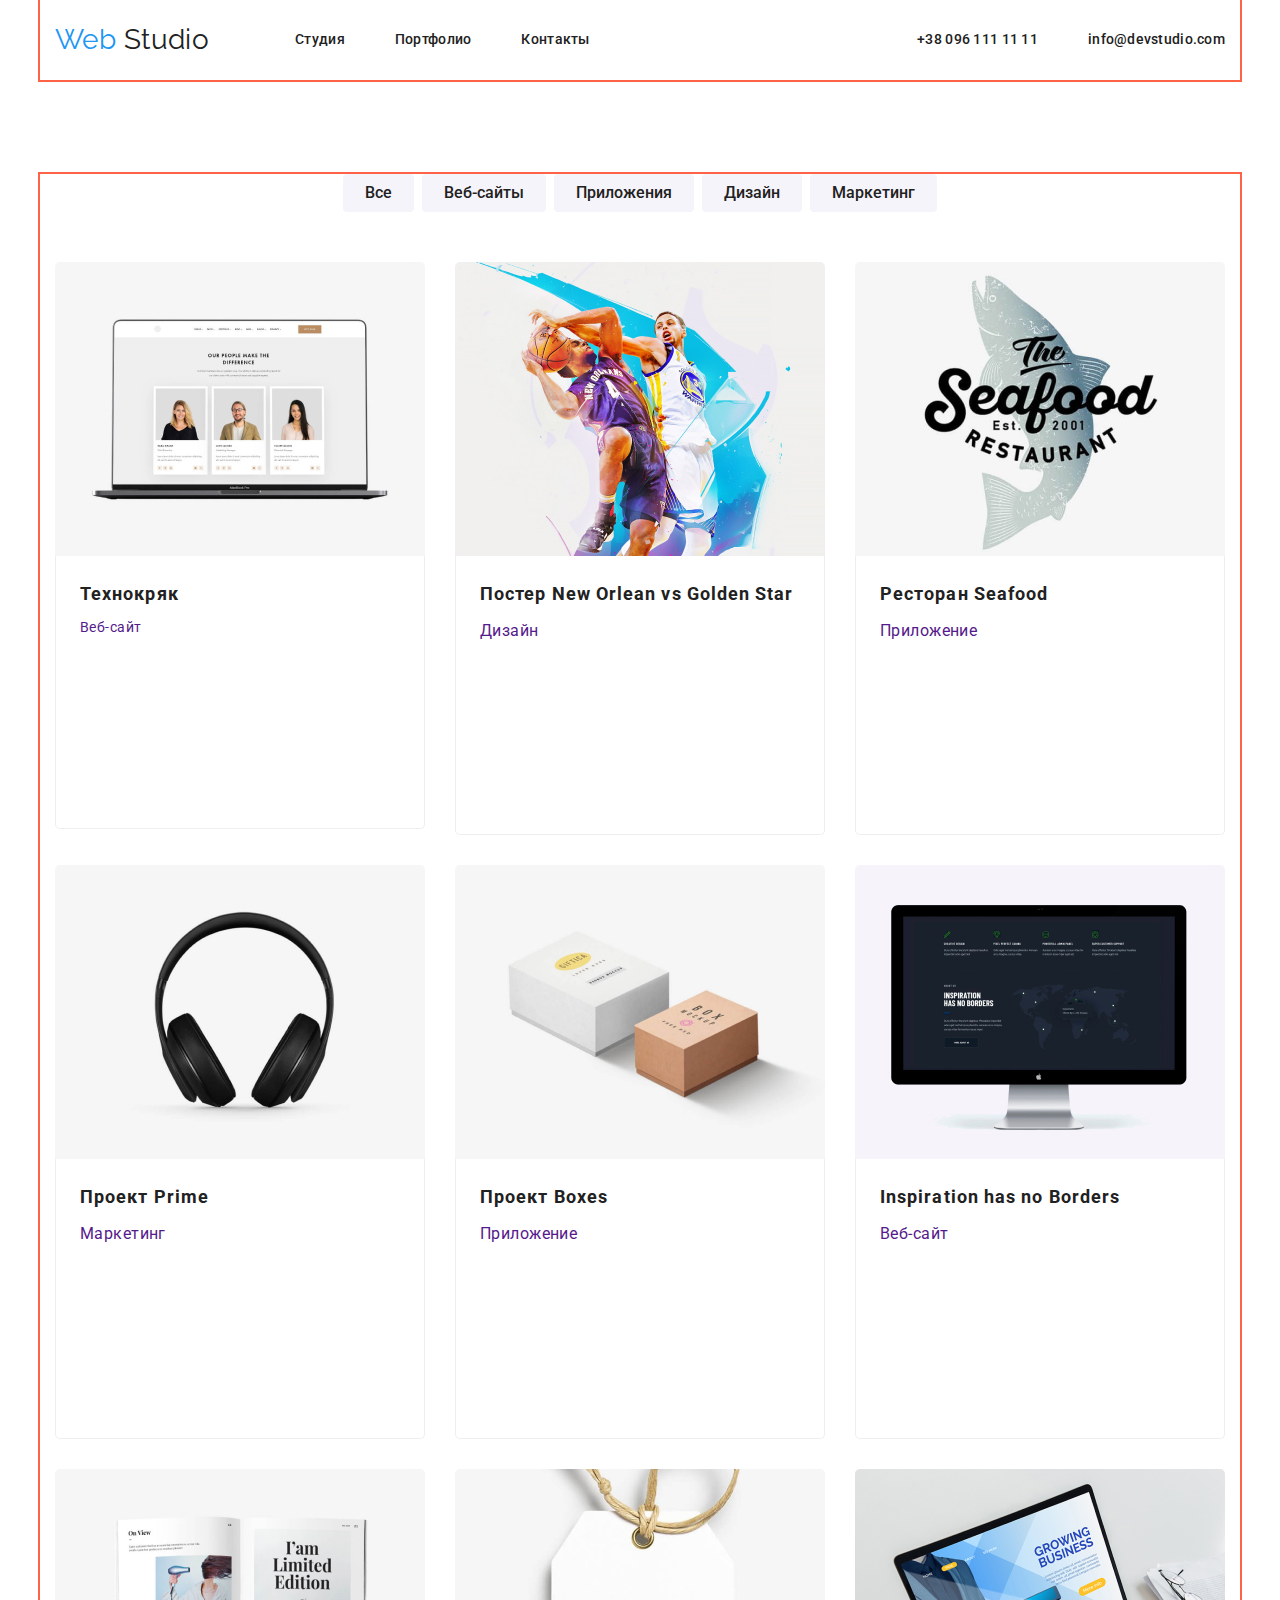
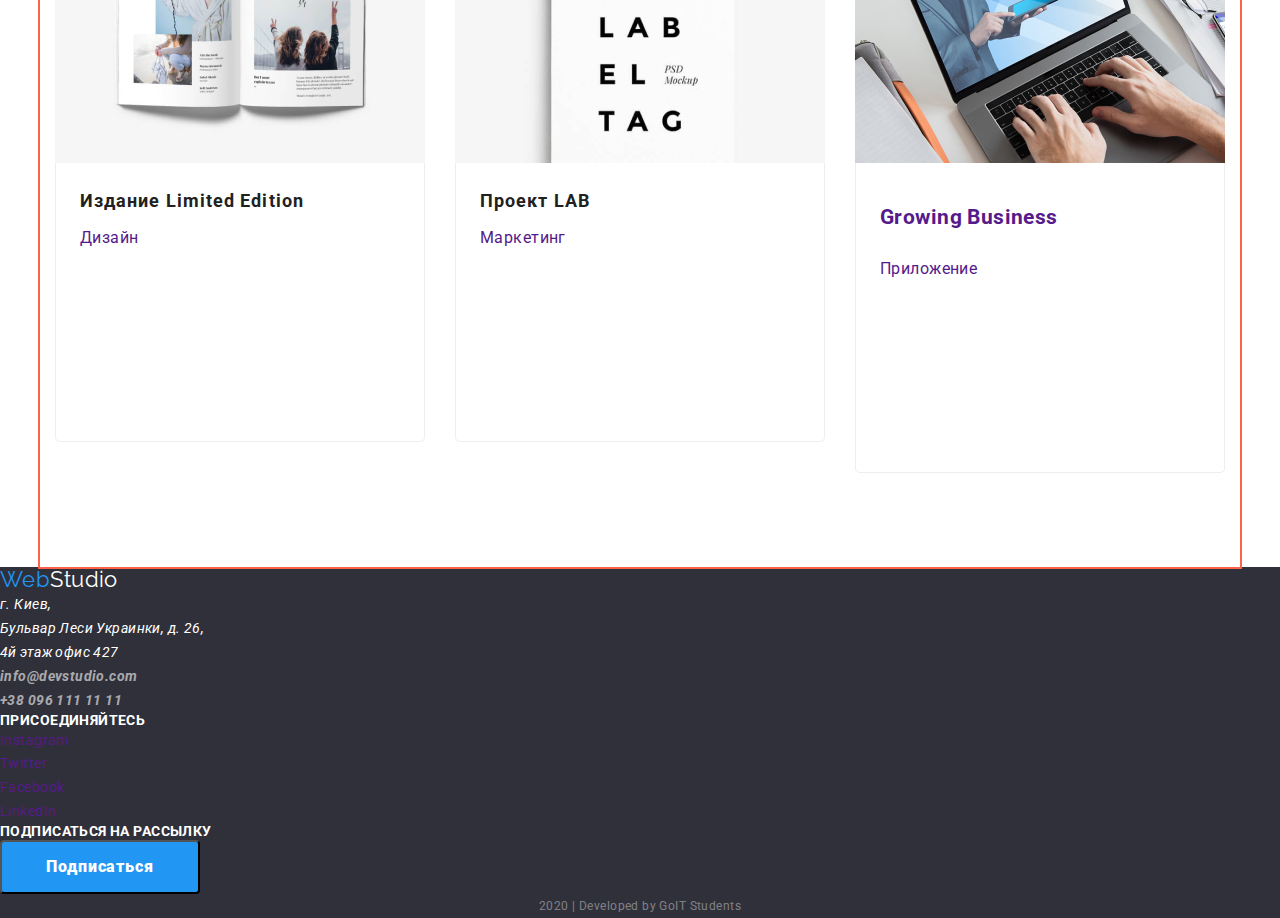
==== commit 305239d9: "add portfolio styles" ====
--- a/portfolio.html
+++ b/portfolio.html
@@ -72,109 +72,136 @@
               <li class="flex-element">
                 <a href="">
                   <img src="./images/portf1.jpg" alt="фото" />
-                  <h2 class="list-title">Технокряк</h2>
-                  <p class="background-text">
-                    Технокряк это современная площадка распространения
-                    коронавируса. Компании используют эту платформу для
-                    цифрового шпионажа и атак на защищённые сервера конкурентов.
-                  </p>
-                  <p>Веб-сайт</p>
+                  <div class="content">
+                    <h2 class="list-title">Технокряк</h2>
+                    <p>Веб-сайт</p>
+                    <p class="background-text">
+                      Технокряк это современная площадка распространения
+                      коронавируса. Компании используют эту платформу для
+                      цифрового шпионажа и атак на защищённые сервера
+                      конкурентов.
+                    </p>
+                  </div>
                 </a>
               </li>
               <li class="flex-element">
                 <a href="">
                   <img src="./images/portf2.jpg" alt="фото" />
-                  <h2 class="list-title">Постер New Orlean vs Golden Star</h2>
-                  <p class="background-text">
-                    Технокряк это современная площадка распространения
-                    коронавируса. Компании используют эту платформу для
-                    цифрового шпионажа и атак на защищённые сервера конкурентов.
-                  </p>
-                  <p class="sub">Дизайн</p>
+                  <div class="content">
+                    <h2 class="list-title">Постер New Orlean vs Golden Star</h2>
+                    <p class="sub">Дизайн</p>
+                    <p class="background-text">
+                      Технокряк это современная площадка распространения
+                      коронавируса. Компании используют эту платформу для
+                      цифрового шпионажа и атак на защищённые сервера
+                      конкурентов.
+                    </p>
+                  </div>
                 </a>
               </li>
               <li class="flex-element">
                 <a href="">
                   <img src="./images/portf3.jpg" alt="фото" />
-                  <h2 class="list-title">Ресторан Seafood</h2>
-                  <p class="background-text">
-                    Технокряк это современная площадка распространения
-                    коронавируса. Компании используют эту платформу для
-                    цифрового шпионажа и атак на защищённые сервера конкурентов.
-                  </p>
-                  <p class="sub">Приложение</p>
+                  <div class="content">
+                    <h2 class="list-title">Ресторан Seafood</h2>
+                    <p class="sub">Приложение</p>
+                    <p class="background-text">
+                      Технокряк это современная площадка распространения
+                      коронавируса. Компании используют эту платформу для
+                      цифрового шпионажа и атак на защищённые сервера
+                      конкурентов.
+                    </p>
+                  </div>
                 </a>
               </li>
               <li class="flex-element">
                 <a href="">
                   <img src="./images/portf4.jpg" alt="фото" />
-                  <h2 class="list-title">Проект Prime</h2>
-                  <p class="background-text">
-                    Технокряк это современная площадка распространения
-                    коронавируса. Компании используют эту платформу для
-                    цифрового шпионажа и атак на защищённые сервера конкурентов.
-                  </p>
-                  <p class="sub">Маркетинг</p>
+                  <div class="content">
+                    <h2 class="list-title">Проект Prime</h2>
+                    <p class="sub">Маркетинг</p>
+                    <p class="background-text">
+                      Технокряк это современная площадка распространения
+                      коронавируса. Компании используют эту платформу для
+                      цифрового шпионажа и атак на защищённые сервера
+                      конкурентов.
+                    </p>
+                  </div>
                 </a>
               </li>
               <li class="flex-element">
                 <a href="">
                   <img src="./images/portf5.jpg" alt="фото" />
-                  <h2 class="list-title">Проект Boxes</h2>
-                  <p class="background-text">
-                    Технокряк это современная площадка распространения
-                    коронавируса. Компании используют эту платформу для
-                    цифрового шпионажа и атак на защищённые сервера конкурентов.
-                  </p>
-                  <p class="sub">Приложение</p>
+                  <div class="content">
+                    <h2 class="list-title">Проект Boxes</h2>
+                    <p class="sub">Приложение</p>
+                    <p class="background-text">
+                      Технокряк это современная площадка распространения
+                      коронавируса. Компании используют эту платформу для
+                      цифрового шпионажа и атак на защищённые сервера
+                      конкурентов.
+                    </p>
+                  </div>
                 </a>
               </li>
               <li class="flex-element">
                 <a href="">
                   <img src="./images/portf6.jpg" alt="фото" />
-                  <h2 class="list-title">Inspiration has no Borders</h2>
-                  <p class="background-text">
-                    Технокряк это современная площадка распространения
-                    коронавируса. Компании используют эту платформу для
-                    цифрового шпионажа и атак на защищённые сервера конкурентов.
-                  </p>
-                  <p class="sub">Веб-сайт</p>
+                  <div class="content">
+                    <h2 class="list-title">Inspiration has no Borders</h2>
+                    <p class="sub">Веб-сайт</p>
+                    <p class="background-text">
+                      Технокряк это современная площадка распространения
+                      коронавируса. Компании используют эту платформу для
+                      цифрового шпионажа и атак на защищённые сервера
+                      конкурентов.
+                    </p>
+                  </div>
                 </a>
               </li>
               <li class="flex-element">
                 <a href="">
                   <img src="./images/portf7.jpg" alt="фото" />
-                  <h2 class="list-title">Издание Limited Edition</h2>
-                  <p class="background-text">
-                    Технокряк это современная площадка распространения
-                    коронавируса. Компании используют эту платформу для
-                    цифрового шпионажа и атак на защищённые сервера конкурентов.
-                  </p>
-                  <p class="sub">Дизайн</p>
+                  <div class="content">
+                    <h2 class="list-title">Издание Limited Edition</h2>
+                    <p class="sub">Дизайн</p>
+                    <p class="background-text">
+                      Технокряк это современная площадка распространения
+                      коронавируса. Компании используют эту платформу для
+                      цифрового шпионажа и атак на защищённые сервера
+                      конкурентов.
+                    </p>
+                  </div>
                 </a>
               </li>
               <li class="flex-element">
                 <a href="">
                   <img src="./images/portf8.jpg" alt="фото" />
-                  <h2 class="list-title">Проект LAB</h2>
-                  <p class="background-text">
-                    Технокряк это современная площадка распространения
-                    коронавируса. Компании используют эту платформу для
-                    цифрового шпионажа и атак на защищённые сервера конкурентов.
-                  </p>
-                  <p class="sub">Маркетинг</p>
+                  <div class="content">
+                    <h2 class="list-title">Проект LAB</h2>
+                    <p class="sub">Маркетинг</p>
+                    <p class="background-text">
+                      Технокряк это современная площадка распространения
+                      коронавируса. Компании используют эту платформу для
+                      цифрового шпионажа и атак на защищённые сервера
+                      конкурентов.
+                    </p>
+                  </div>
                 </a>
               </li>
               <li class="flex-element">
                 <a href="">
                   <img src="./images/portf9.jpg" alt="фото" />
-                  <h2>Growing Business</h2>
-                  <p class="background-text">
-                    Технокряк это современная площадка распространения
-                    коронавируса. Компании используют эту платформу для
-                    цифрового шпионажа и атак на защищённые сервера конкурентов.
-                  </p>
-                  <p class="sub">Приложение</p>
+                  <div class="content">
+                    <h2>Growing Business</h2>
+                    <p class="sub">Приложение</p>
+                    <p class="background-text">
+                      Технокряк это современная площадка распространения
+                      коронавируса. Компании используют эту платформу для
+                      цифрового шпионажа и атак на защищённые сервера
+                      конкурентов.
+                    </p>
+                  </div>
                 </a>
               </li>
             </ul>
--- a/css/styles.css
+++ b/css/styles.css
@@ -114,24 +114,6 @@
   color: var(--button-color);
 }
 
-.list-title {
-  margin-top: 20px;
-  margin-bottom: 4px;
-  margin-left: 24px;
-  margin-right: 24px;
-  font-weight: 700;
-  font-size: 18px;
-  line-height: 2;
-  letter-spacing: 0.06em;
-  color: var(--title-text-color);
-}
-
-.background-text {
-  font-weight: normal;
-  font-size: 18px;
-  line-height: 1.56;
-  color: var(--font-text-color);
-}
 .sub {
   font-weight: 400;
   font-size: 16px;
@@ -178,7 +160,7 @@
 }
 
 .features .item {
-  min-width: 270px;
+  max-width: 270px;
 }
 
 .features .title {
@@ -198,7 +180,7 @@
 }
 
 .work .item {
-  min-width: 370px;
+  max-width: 370px;
 }
 
 .work a {
@@ -226,7 +208,7 @@
 }
 
 .team .item {
-  min-width: 270px;
+  max-width: 270px;
 }
 
 .team .title {
@@ -322,9 +304,11 @@
 }
 
 .flex-element {
-  width: 380px;
+  max-width: 370px;
   margin-right: 30px;
   margin-bottom: 30px;
+  border-top-left-radius: 5px;
+  border-top-right-radius: 5px;
 }
 
 .flex-element:nth-child(3n) {
@@ -333,6 +317,32 @@
 
 .flex-element:nth-last-child(-n + 3) {
   margin-bottom: 0;
+}
+
+.list-title {
+  margin: 0;
+  padding-bottom: 4px;
+  font-weight: 700;
+  font-size: 18px;
+  line-height: 2;
+  letter-spacing: 0.06em;
+  color: var(--title-text-color);
+}
+
+.background-text {
+  font-weight: normal;
+  font-size: 18px;
+  line-height: 1.56;
+  color: var(--font-text-color);
+}
+
+.content {
+  padding: 20px 24px;
+  border-bottom: 1px solid #eeeeee;
+  border-left: 1px solid #eeeeee;
+  border-right: 1px solid #eeeeee;
+  border-bottom-left-radius: 5px;
+  border-bottom-right-radius: 5px;
 }
 
 /* Footer */
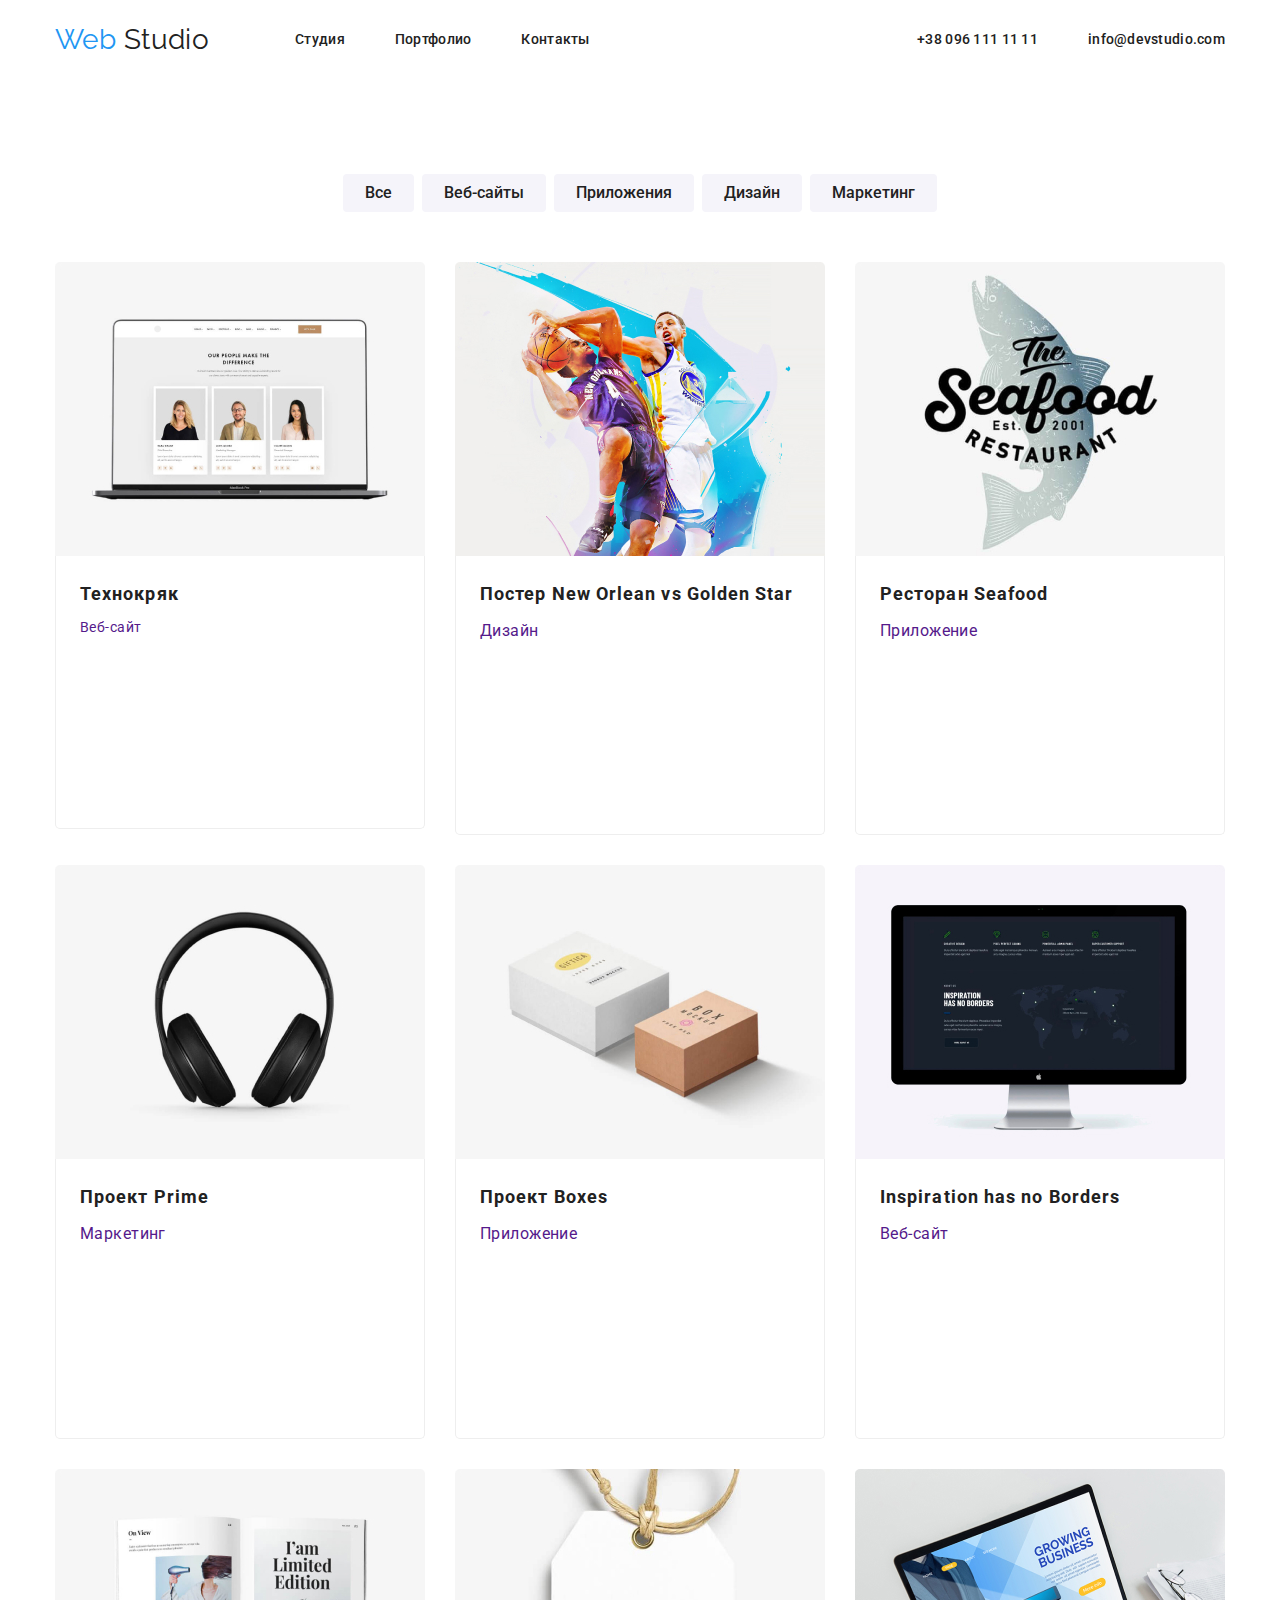
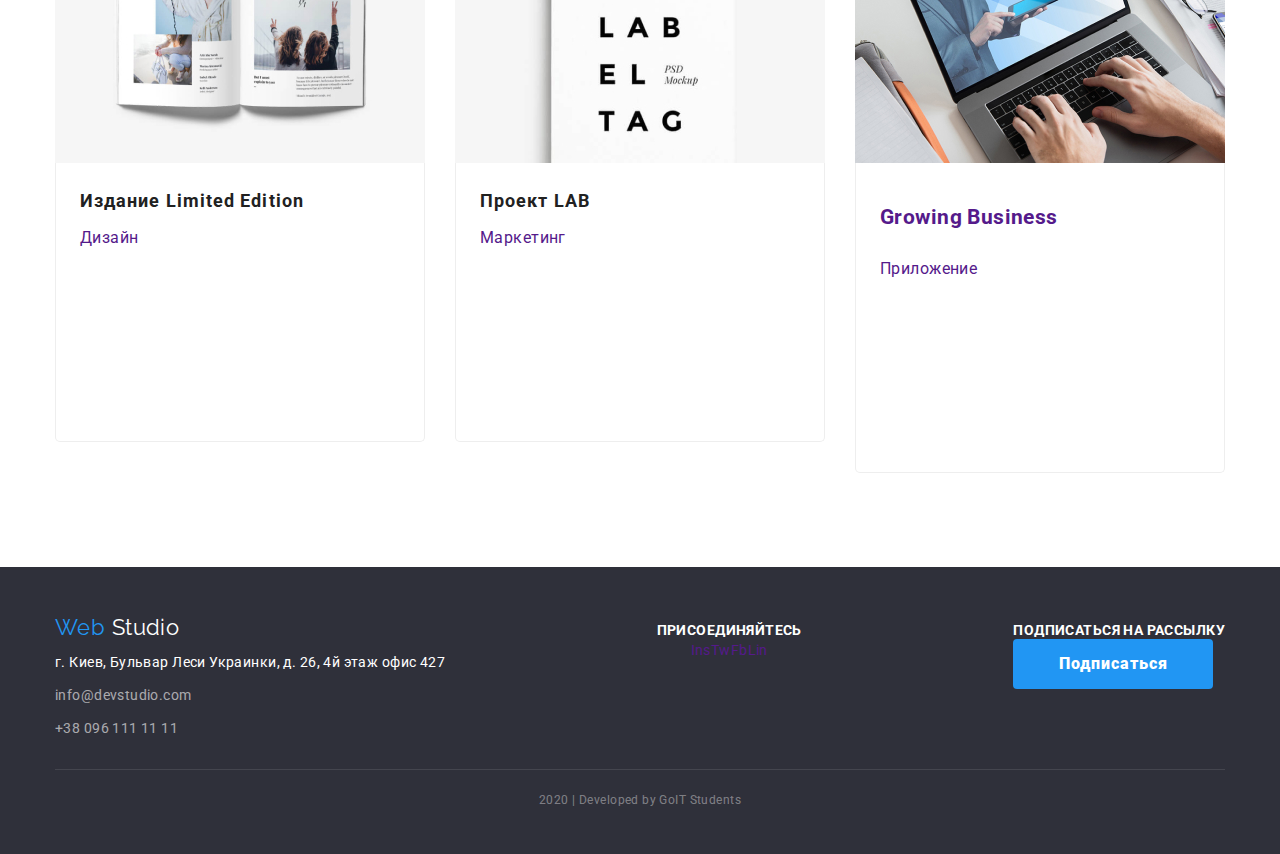
==== commit 6989bc8e: "add styles and flex elements to web studio" ====
--- a/portfolio.html
+++ b/portfolio.html
@@ -18,9 +18,7 @@
     <!-- Head of page -->
     <header>
       <nav class="container site-nav">
-        <a href="./index.html" class="logo list">
-          <p class="list"><span class="blue list">Web </span>Studio</p>
-        </a>
+        <a href="./index.html" class="logo list"><span>Web </span>Studio </a>
         <ul class="main-nav list">
           <li class="item"><a href="./index.html" class="link">Студия</a></li>
           <li class="item">
@@ -211,30 +209,46 @@
     </main>
     <!-- Footer -->
     <footer class="page-footer">
-      <a href="/index.html" class="logo-footer">
-        <p class="logo-text"><span class="blue">Web</span>Studio</p>
-      </a>
-      <address class="adress">
-        г. Киев, <br />
-        Бульвар Леси Украинки, д. 26, <br />
-        4й этаж офис 427<br />
-        <a href="" class="link"> info@devstudio.com</a><br />
-        <a href="" class="link"> +38 096 111 11 11</a>
-      </address>
-      <div class="social">
-        <p class="label">присоединяйтесь</p>
-        <ul class="list">
-          <li><a href="" aria-label="Ссылка на Instagram">Instagram</a></li>
-          <li><a href="" aria-label="Ссылка на Twitter">Twitter</a></li>
-          <li><a href="" aria-label="Ссылка на Facebook">Facebook</a></li>
-          <li><a href="" aria-label="Ссылка на LinkedIn">LinkedIn</a></li>
-        </ul>
-        <p class="label">подписаться на рассылку</p>
+      <div class="container">
+        <div class="footer-content">
+          <div class="footer-contacts">
+            <a href="./index.html" class="logo-footer list"
+              ><span>Web </span>Studio
+            </a>
+            <address class="adress">
+              <p class="adress-map">
+                г. Киев, Бульвар Леси Украинки, д. 26, 4й этаж офис 427
+              </p>
+              <ul class="list">
+                <li class="element">
+                  <a href=" " class="link"> info@devstudio.com</a>
+                </li>
+                <li class="element">
+                  <a href="" class="link"> +38 096 111 11 11</a>
+                </li>
+              </ul>
+            </address>
+          </div>
+          <div class="footer-social">
+            <p class="label">присоединяйтесь</p>
+            <ul class="social list">
+              <li>
+                <a href="" aria-label="Ссылка на Instagram">Ins</a>
+              </li>
+              <li><a href="" aria-label="Ссылка на Twitter">Tw</a></li>
+              <li><a href="" aria-label="Ссылка на Facebook">Fb</a></li>
+              <li><a href="" aria-label="Ссылка на LinkedIn">Lin</a></li>
+            </ul>
+          </div>
+          <div class="subscribe">
+            <p class="label">подписаться на рассылку</p>
+            <a href="" class="button">Подписаться</a>
+          </div>
+        </div>
+        <p class="copyright">
+          2020 | Developed by GoIT Students
+        </p>
       </div>
-      <button type="button" class="button">Подписаться</button>
-      <p class="copyright">
-        2020 | Developed by GoIT Students
-      </p>
     </footer>
   </body>
 </html>
--- a/css/styles.css
+++ b/css/styles.css
@@ -25,7 +25,6 @@
   padding-right: 15px;
   margin-left: auto;
   margin-right: auto;
-  outline: 2px solid tomato;
 }
 
 .list {
@@ -65,7 +64,8 @@
   line-height: 1.14;
   text-decoration: none;
 }
-.blue {
+
+.logo span {
   color: var(--button-color);
 }
 
@@ -163,9 +163,14 @@
   max-width: 270px;
 }
 
+.features .item + .item {
+  margin-left: 30px;
+}
+
 .features .title {
-  margin-top: 30px;
-  margin-bottom: 10px;
+  margin: 0;
+  padding-top: 30px;
+  padding-bottom: 10px;
   font-weight: 700;
   line-height: 1.14;
   letter-spacing: 0.03em;
@@ -181,6 +186,10 @@
 
 .work .item {
   max-width: 370px;
+}
+
+.work .item + .item {
+  margin-left: 30px;
 }
 
 .work a {
@@ -209,15 +218,29 @@
 
 .team .item {
   max-width: 270px;
+  text-align: center;
+  box-shadow: 0px 2px 1px rgba(0, 0, 0, 0.2), 0px 1px 1px rgba(0, 0, 0, 0.14),
+    0px 1px 3px rgba(0, 0, 0, 0.12);
+  border-radius: 4px;
+  background-color: var(--primary-white-color);
+}
+
+.team .item + .item {
+  margin-left: 30px;
 }
 
 .team .title {
-  margin-top: 30px;
-  margin-bottom: 10px;
+  margin: 0;
+  padding-top: 30px;
+  padding-bottom: 10px;
   font-weight: 500;
   font-size: 16px;
   line-height: 1.19;
   color: var(--title-text-color);
+}
+
+.team-text {
+  margin-bottom: 29.88px;
 }
 
 .button {
@@ -239,6 +262,11 @@
   color: var(--primary-white-color);
 }
 
+.social {
+  display: flex;
+  justify-content: center;
+}
+
 /* 
 Clients */
 
@@ -247,6 +275,10 @@
 }
 .clients .item {
   max-width: 170px;
+}
+
+.clients .item + .item {
+  margin-left: 30px;
 }
 
 .clients .item:hover,
@@ -347,20 +379,37 @@
 
 /* Footer */
 .page-footer {
+  padding-top: 48px;
+  padding-bottom: 21px;
   background-color: var(--footer-bgr-color);
 }
+
+.footer-content {
+  display: flex;
+  align-items: baseline;
+  justify-content: space-between;
+  padding-bottom: 28px;
+}
+
 .logo-footer {
-  color: var(--title-text-color);
+  display: inline-block;
+  margin-bottom: 10px;
+
+  color: var(--font-text-color);
   font-family: "Raleway", sans-serif;
   font-size: 22px;
   line-height: 1.18;
   text-decoration: none;
 }
-.logo-text {
-  color: var(--font-text-color);
+.logo-footer span {
+  color: var(--button-color);
 }
 
 .copyright {
+  padding-top: 18px;
+  padding-bottom: 21px;
+  border-top: 1px solid rgba(255, 255, 255, 0.1);
+
   background-color: var(--footer-bgr-color);
   font-weight: 400;
   font-size: 12px;
@@ -369,7 +418,7 @@
   color: rgba(255, 255, 255, 0.4);
 }
 
-.social > .label {
+.label {
   font-weight: 700;
   line-height: 1.14;
   text-transform: uppercase;
@@ -377,10 +426,18 @@
 }
 
 .adress {
+  font-style: normal;
   font-weight: 400;
   color: var(--font-text-color);
+  text-decoration: none;
 }
 .adress .link {
-  font-weight: 700;
+  font-weight: 400;
   color: rgba(255, 255, 255, 0.6);
 }
+.adress .element + .element {
+  margin-top: 9px;
+}
+.adress-map {
+  margin-bottom: 9px;
+}
